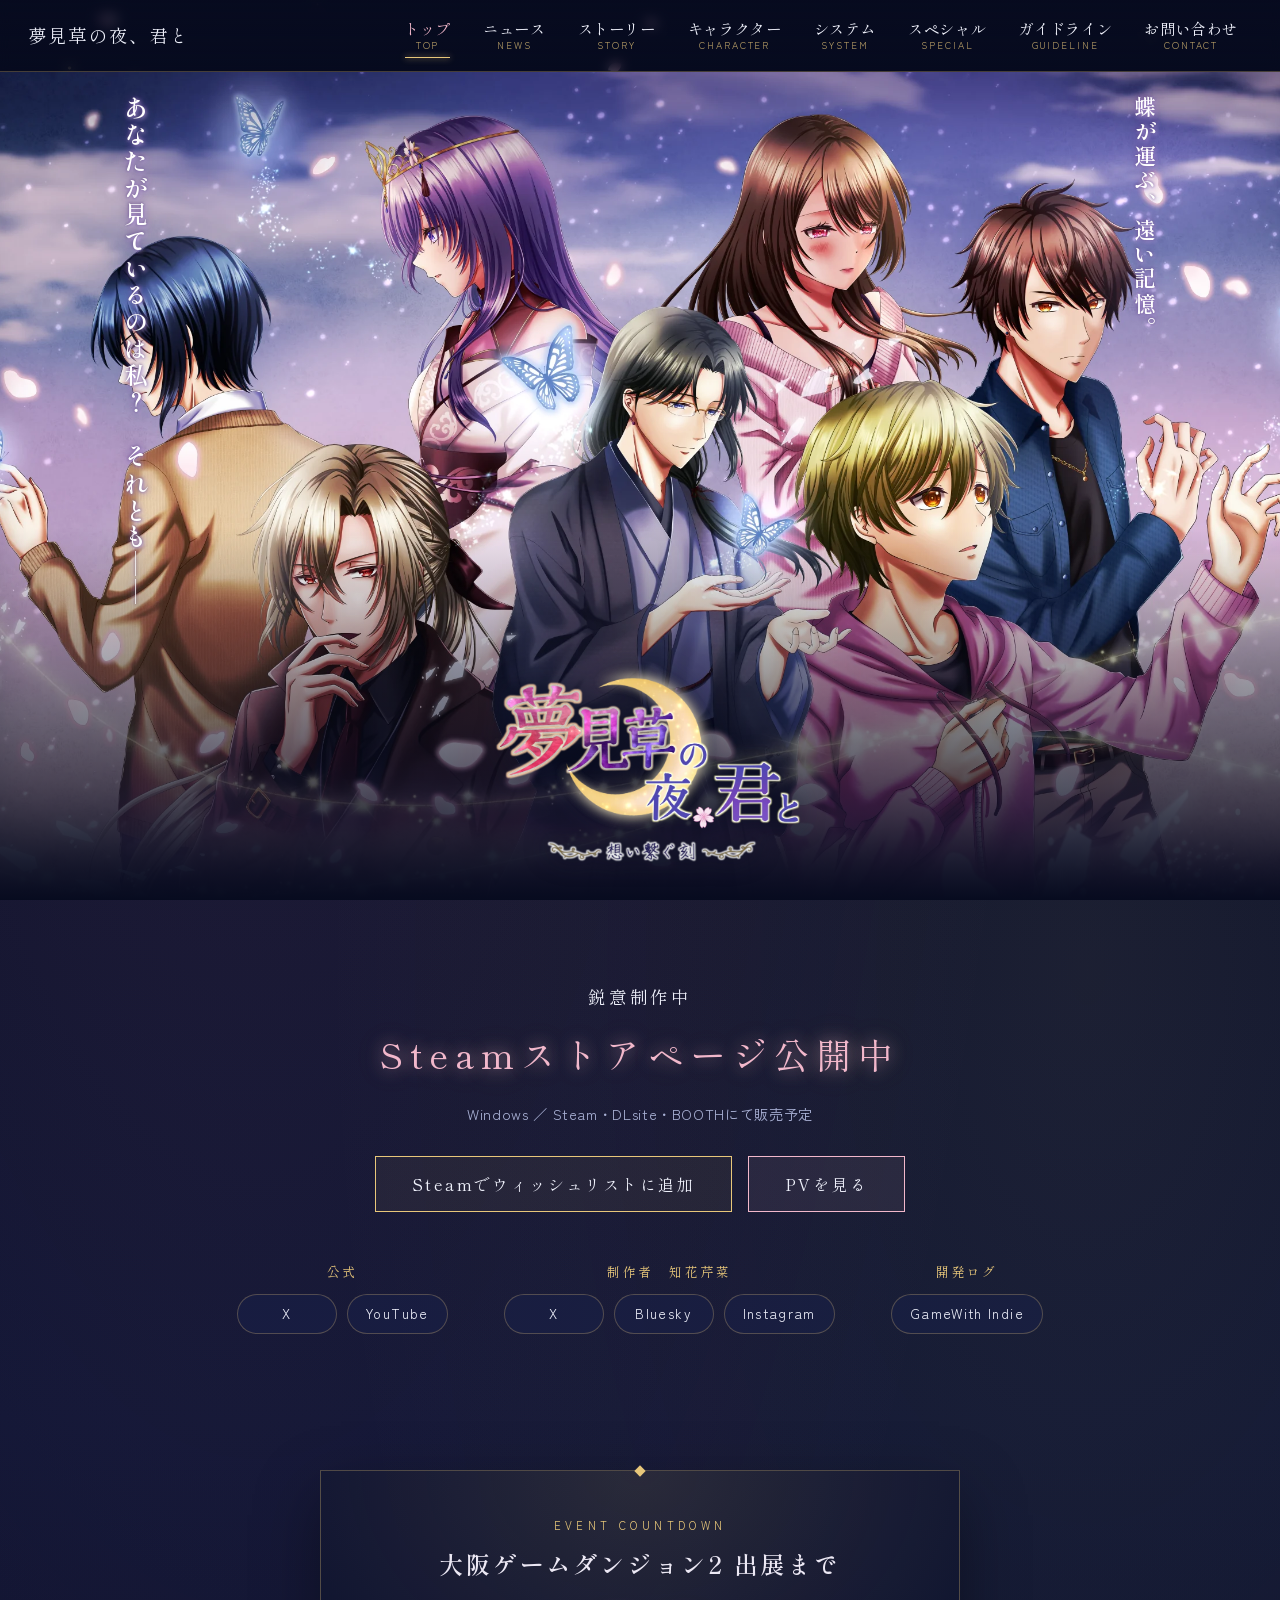
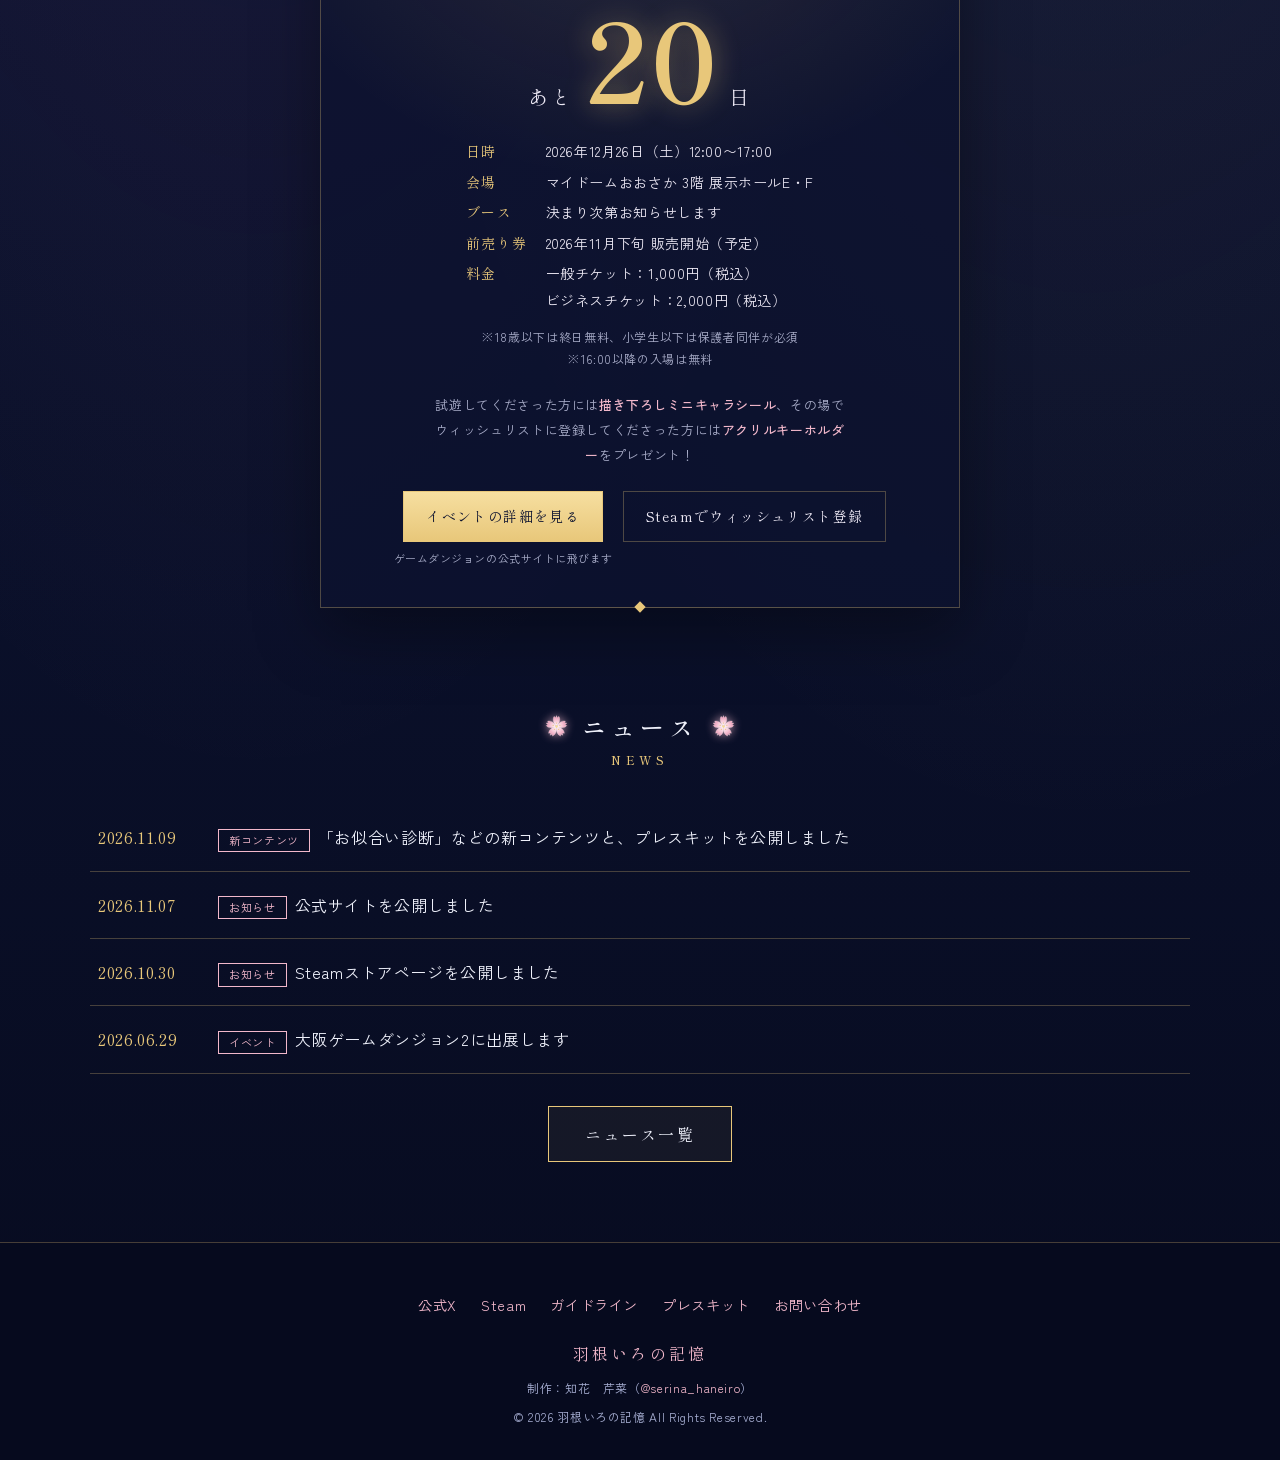
==== index.html @ 4054b48e "Update index.html" ====
<!DOCTYPE html>
<html lang="ja">
<head>
  <meta charset="UTF-8">
  <meta name="viewport" content="width=device-width, initial-scale=1">
  <title>夢見草の夜、君と 公式サイト</title>
  <meta name="description" content="乙女ゲーム『夢見草の夜、君と ～想い繋ぐ刻～』公式サイト。前世と今世が交差する、夜桜の恋物語。">

  <!-- SNSでシェアされたときの表示（画像ができたら images/ogp.jpg を置いてください） -->
  <meta property="og:title" content="夢見草の夜、君と 公式サイト">
  <meta property="og:description" content="乙女ゲーム『夢見草の夜、君と ～想い繋ぐ刻～』公式サイト。前世と今世が交差する、夜桜の恋物語。">
  <meta property="og:type" content="website">
  <meta property="og:image" content="https://yumemigusanoyoru.github.io/yumemigusa/images/ogp.jpg">
  <meta name="twitter:card" content="summary_large_image">
  <meta property="og:site_name" content="夢見草の夜、君と 公式サイト">

  <!-- Googleに「このサイトの名前」を伝える -->
  <script type="application/ld+json">
  {
    "@context": "https://schema.org",
    "@type": "WebSite",
    "name": "夢見草の夜、君と 公式サイト",
    "alternateName": ["夢見草の夜、君と", "夢見草の夜、君と ～想い繋ぐ刻～"],
    "url": "https://yumemigusanoyoru.github.io/yumemigusa/"
  }
  </script>

  <!-- タブのアイコン（images/favicon.png を置くと表示されます） -->
  <link rel="icon" href="images/favicon.png?v=1">
  <link rel="apple-touch-icon" href="images/favicon.png?v=1">

  <link rel="preconnect" href="https://fonts.googleapis.com">
  <link rel="preconnect" href="https://fonts.gstatic.com" crossorigin>
  <link href="https://fonts.googleapis.com/css2?family=Shippori+Mincho:wght@400;500;600&family=Zen+Kaku+Gothic+New:wght@400;500&display=swap" rel="stylesheet">
  <link rel="stylesheet" href="css/style.css?v=19">
  <link rel="preload" as="image" href="images/kv.webp" media="(min-width: 769px)" fetchpriority="high">
  <link rel="preload" as="image" href="images/kv-sp.webp" media="(max-width: 768px)" fetchpriority="high">
</head>
<body>
  <canvas id="petals" aria-hidden="true"></canvas>

  <!-- ===== ヘッダー（全ページ共通） ===== -->
  <header class="site-header">
    <a href="index.html" class="site-logo">
      <!-- ロゴ画像ができたら、下の文字を <img src="images/title-logo.webp" alt="夢見草の夜、君と"> に置き換え -->
      夢見草の夜、君と
    </a>
    <button class="menu-toggle" aria-label="メニュー" aria-expanded="false">
      <span></span><span></span><span></span>
    </button>
    <nav class="global-nav">
      <ul>
        <li><a href="index.html">トップ<small>TOP</small></a></li>
        <li><a href="news.html">ニュース<small>NEWS</small></a></li>
        <li><a href="story.html">ストーリー<small>STORY</small></a></li>
        <li><a href="character.html">キャラクター<small>CHARACTER</small></a></li>
        <li><a href="system.html">システム<small>SYSTEM</small></a></li>
        <li><a href="special.html">スペシャル<small>SPECIAL</small></a></li>
        <li><a href="guideline.html">ガイドライン<small>GUIDELINE</small></a></li>
        <li><a href="contact.html">お問い合わせ<small>CONTACT</small></a></li>
      </ul>
    </nav>
  </header>

  <main>
    <!-- ===== キービジュアル ===== -->
    <section class="hero">
      <div class="hero-visual">
        <!-- キービジュアルができたら、下の div を
               <img src="images/kv.webp" alt="夢見草の夜、君と キービジュアル" fetchpriority="high">
             に置き換えてください -->
           <picture>
  <source media="(max-width: 768px)" srcset="images/kv-sp.webp">
  <img src="images/kv.webp" alt="夢見草の夜、君と キービジュアル">
</picture>
      </div>
      <p class="hero-catch hero-catch-left">あなたが見ているのは私？　それとも――</p>
      <p class="hero-catch hero-catch-right">蝶が運ぶ、遠い記憶。</p>
      <div class="hero-logo">
        <!-- タイトルロゴ画像ができたら、h1 と p を
             <img src="images/title-logo.webp" alt="夢見草の夜、君と ～想い繋ぐ刻～">
             に置き換えてください -->
                <h1><img src="images/title-logo.webp" alt="夢見草の夜、君と ～想い繋ぐ刻～"></h1>
      </div>
    </section>

    <!-- ===== 発売情報 ===== -->
    <section class="top-info container fade-in">
            <p class="release-text">鋭意制作中</p>
      <p class="steam-open">Steamストアページ公開中</p>
      <p class="platform-text">Windows ／ Steam・DLsite・BOOTHにて販売予定</p>
      <div class="btn-row">
        <!-- SteamストアページのURLに差し替えてください -->
        <a href="https://store.steampowered.com/app/4115570/" class="btn" target="_blank" rel="noopener">Steamでウィッシュリストに追加</a>
        <a href="special.html" class="btn btn-sakura">PVを見る</a>
      </div>
      <!-- SNSリンク -->
      <div class="sns-links">
        <div class="sns-group">
          <p class="sns-label">公式</p>
          <div class="sns-btns">
            <a class="sns-btn" href="https://x.com/yumemigusa_5052" target="_blank" rel="noopener">X</a>
            <a class="sns-btn" href="https://youtube.com/@yumemigusanoyorukimito" target="_blank" rel="noopener">YouTube</a>
          </div>
        </div>
        <div class="sns-group">
          <p class="sns-label">制作者　知花芹菜</p>
          <div class="sns-btns">
            <a class="sns-btn" href="https://x.com/serina_haneiro" target="_blank" rel="noopener">X</a>
            <a class="sns-btn" href="https://bsky.app/profile/miatann5861.bsky.social" target="_blank" rel="noopener">Bluesky</a>
            <a class="sns-btn" href="https://www.instagram.com/serina_haneiro/" target="_blank" rel="noopener">Instagram</a>
          </div>
        </div>
        <div class="sns-group">
          <p class="sns-label">開発ログ</p>
          <div class="sns-btns">
            <a class="sns-btn" href="https://indie.gamewith.jp/users/serina-haneiro" target="_blank" rel="noopener">GameWith Indie</a>
          </div>
        </div>
      </div>
    </section>

    <!-- ===== イベントカウントダウン ===== -->
    <div class="container">
      <!-- ===== 大阪ゲームダンジョン2 カウントダウン（ここから） =====
           index.html の、表示したい場所にこのブロックをまるごと貼り付けてください。
           ブース番号が決まったら、下の script 部分にある GD.booth に書き込むと表示されます。 -->
      <section class="gd-count fade-in" id="gd-count" aria-label="大阪ゲームダンジョン2までのカウントダウン">
        <i class="gd-gem gd-gem-t"></i><i class="gd-gem gd-gem-b"></i>
        <p class="gd-eyebrow">EVENT COUNTDOWN</p>
        <h2 class="gd-title" id="gd-title">大阪ゲームダンジョン2 出展まで</h2>

        <div class="gd-timer" id="gd-timer">
          <p class="gd-days"><span class="gd-label">あと</span><span class="gd-num" id="gd-d">--</span><span class="gd-label">日</span></p>
        </div>
        <p class="gd-message" id="gd-message" hidden></p>

        <dl class="gd-info">
          <dt>日時</dt><dd>2026年12月26日（土）12:00〜17:00</dd>
          <dt>会場</dt><dd>マイドームおおさか 3階 展示ホールE・F</dd>
          <dt>ブース</dt><dd id="gd-booth">決まり次第お知らせします</dd>
          <dt>前売り券</dt><dd>2026年11月下旬 販売開始（予定）</dd>
          <dt>料金</dt><dd>一般チケット：1,000円（税込）<br>ビジネスチケット：2,000円（税込）</dd>
        </dl>
        <ul class="gd-ticket-note">
          <li>※18歳以下は終日無料、<br class="gd-br">小学生以下は保護者同伴が必須</li>
          <li>※16:00以降の入場は無料</li>
        </ul>
        <p class="gd-gift">試遊してくださった方には<b>描き下ろしミニキャラシール</b>、<br class="gd-br">その場でウィッシュリストに登録してくださった方には<b>アクリルキーホルダー</b>をプレゼント！</p>

        <div class="gd-btns">
          <div class="gd-btn-wrap">
            <a class="gd-btn" href="https://tokyogamedungeon.com/" target="_blank" rel="noopener">イベントの詳細を見る</a>
            <small class="gd-note">ゲームダンジョンの公式サイトに飛びます</small>
          </div>
          <a class="gd-btn gd-btn-sub" href="https://store.steampowered.com/app/4115570/" target="_blank" rel="noopener">Steamでウィッシュリスト登録</a>
        </div>
      </section>

      <style>
        .gd-count {
          --gd-gold: var(--gold, #e8c879);
          --gd-sakura: var(--sakura, #f1b6c6);
          --gd-ink: #ece8f4;
          --gd-soft: #a9adc9;
          --gd-line: rgba(232, 200, 121, 0.3);
          --gd-title-font: var(--font-title, "Shippori Mincho", "Hiragino Mincho ProN", "Yu Mincho", serif);
          position: relative;
          max-width: 640px;
          margin: 56px auto;
          padding: 44px 28px 38px;
          text-align: center;
          color: var(--gd-ink);
          background:
            radial-gradient(90% 60% at 50% 0%, rgba(232, 200, 121, 0.12), transparent 70%),
            rgba(13, 19, 48, 0.72);
          border: 1px solid var(--gd-line);
          box-shadow: 0 24px 60px rgba(0, 0, 0, 0.35);
        }
        .gd-gem { position: absolute; left: 50%; width: 8px; height: 8px; background: var(--gd-gold); transform: translateX(-50%) rotate(45deg); }
        .gd-gem-t { top: -4px; } .gd-gem-b { bottom: -4px; }
        .gd-eyebrow { margin: 0; font-size: 11px; letter-spacing: 0.4em; color: var(--gd-gold); }
        .gd-title {
          margin: 10px 0 18px; font-family: var(--gd-title-font); font-weight: 600;
          font-size: clamp(19px, 4.6vw, 24px); letter-spacing: 0.12em; line-height: 1.5;
        }
        .gd-timer p { margin: 0; }
        .gd-days {
          display: flex; justify-content: center; align-items: baseline; gap: 10px;
          font-family: var(--gd-title-font); line-height: 1;
        }
        .gd-num {
          font-size: clamp(72px, 20vw, 112px); font-weight: 600; color: var(--gd-gold);
          font-variant-numeric: tabular-nums; letter-spacing: 0.02em;
          text-shadow: 0 0 28px rgba(232, 200, 121, 0.45);
        }
        .gd-label { font-size: clamp(16px, 4vw, 20px); color: var(--gd-ink); letter-spacing: 0.15em; }
        .gd-message {
          margin: 6px 0 4px; font-family: var(--gd-title-font); font-weight: 600;
          font-size: clamp(22px, 6vw, 30px); color: var(--gd-sakura); letter-spacing: 0.1em; line-height: 1.6;
          text-shadow: 0 0 22px rgba(241, 182, 198, 0.45);
        }
        .gd-info {
          display: grid; grid-template-columns: auto auto; justify-content: center; gap: 4px 18px;
          margin: 26px auto 18px; font-size: 14px; text-align: left;
        }
        .gd-info dt { color: var(--gd-gold); font-family: var(--gd-title-font); letter-spacing: 0.1em; }
        .gd-info dd { margin: 0; }
        .gd-ticket-note {
          list-style: none; margin: -6px auto 22px; padding: 0;
          font-size: 12px; color: var(--gd-soft); line-height: 1.9;
        }
        .gd-gift { margin: 0 auto 24px; max-width: 32em; font-size: 13px; color: var(--gd-soft); line-height: 1.9; }
        .gd-gift b { color: var(--gd-sakura); font-weight: 500; }
        .gd-btns { display: flex; flex-wrap: wrap; justify-content: center; align-items: flex-start; gap: 10px; }
        .gd-btn-wrap { display: flex; flex-direction: column; align-items: center; gap: 6px; }
        .gd-note { font-size: 11px; color: var(--gd-soft); letter-spacing: 0.05em; }
        .gd-btn {
          display: inline-block; padding: 11px 22px; font-family: var(--gd-title-font); font-size: 14px;
          letter-spacing: 0.1em; text-decoration: none; color: #0d1330;
          background: linear-gradient(180deg, #f6dfa0, var(--gd-gold));
          border: 1px solid var(--gd-gold); transition: box-shadow .2s, transform .15s;
        }
        .gd-btn:hover { transform: translateY(-1px); box-shadow: 0 0 24px rgba(232, 200, 121, 0.4); }
        .gd-btn-sub { background: transparent; color: var(--gd-ink); border-color: var(--gd-line); }
        .gd-btn-sub:hover { border-color: var(--gd-sakura); box-shadow: none; }
        .gd-btn:focus-visible { outline: 2px solid var(--gd-sakura); outline-offset: 3px; }
        .gd-br { display: none; }
        @media (max-width: 520px) {
          .gd-count { margin: 40px auto; padding: 38px 18px 32px; }
          .gd-info { grid-template-columns: 1fr; gap: 0; text-align: center; }
          .gd-info dd { margin-bottom: 8px; }
          .gd-br { display: inline; }
        }
      </style>

      <script>
      (function () {
        /* ===== 設定（ここだけ書き換えればOK） ===== */
        const GD = {
          start: "2026-12-26T12:00:00+09:00",  // 開場（日本時間）
          end:   "2026-12-26T17:00:00+09:00",  // 終了（日本時間）
          booth: ""                            // ブース番号が決まったら "E-12" のように入れる
        };
        /* ========================================= */

        const $ = id => document.getElementById(id);
        const start = Date.parse(GD.start), end = Date.parse(GD.end);
        if (GD.booth) $("gd-booth").textContent = GD.booth;

        function showMessage(title, msg) {
          $("gd-title").textContent = title;
          $("gd-timer").hidden = true;
          const m = $("gd-message"); m.textContent = msg; m.hidden = false;
        }

        function tick() {
          const now = Date.now();
          if (now >= end) {
            showMessage("大阪ゲームダンジョン2", "ご来場ありがとうございました！");
            return false;
          }
          if (now >= start) {
            showMessage("大阪ゲームダンジョン2", "ただいま開催中！ ブースでお待ちしています");
            return true;
          }
          // 日本時間の「日付」で何日後かを数える（12月25日なら「あと1日」）
          const dayJST = t => Math.floor((t + 9 * 3600e3) / 86400e3);
          const d = dayJST(start) - dayJST(now);
          if (d <= 0) {  // 当日（0時〜開場前）
            showMessage("大阪ゲームダンジョン2", "本日開催！ 12:00に開場します");
            return true;
          }
          $("gd-d").textContent = d;
          return true;
        }

        if (tick()) {
          const timer = setInterval(() => { if (!tick()) clearInterval(timer); }, 60000);
        }
      })();
      </script>
      <!-- ===== 大阪ゲームダンジョン2 カウントダウン（ここまで） ===== -->
    </div>

    <!-- ===== 最新ニュース（新しいものを上に3件ほど） ===== -->
    <section class="top-news container fade-in">
      <h2 class="section-title">ニュース<span class="en">NEWS</span></h2>
      <ul class="news-list">
        <li><a href="news.html#n20261109"><span class="news-date">2026.11.09</span><span><span class="news-tag">新コンテンツ</span>「お似合い診断」などの新コンテンツと、プレスキットを公開しました</span></a></li>
        <li><a href="news.html#n20261107"><span class="news-date">2026.11.07</span><span><span class="news-tag">お知らせ</span>公式サイトを公開しました</span></a></li>
        <li><a href="news.html#n20261030"><span class="news-date">2026.10.30</span><span><span class="news-tag">お知らせ</span>Steamストアページを公開しました</span></a></li>
        <li><a href="news.html#n20260629-event"><span class="news-date">2026.06.29</span><span><span class="news-tag">イベント</span>大阪ゲームダンジョン2に出展します</span></a></li>
      </ul>
      <div class="btn-row" style="margin-top:32px"><a href="news.html" class="btn">ニュース一覧</a></div>
    </section>

    
  </main>

  <!-- ===== フッター（全ページ共通） ===== -->
  <footer class="site-footer">
    <ul class="footer-links">
      <!-- 公式XとSteamのURLに差し替えてください -->
      <li><a href="https://x.com/yumemigusa_5052" target="_blank" rel="noopener">公式X</a></li>
      <li><a href="https://store.steampowered.com/app/4115570/" target="_blank" rel="noopener">Steam</a></li>
            <li><a href="guideline.html">ガイドライン</a></li>
            <li><a href="presskit.html">プレスキット</a></li>
         <li><a href="contact.html">お問い合わせ</a></li>
    </ul>
    <p class="footer-circle"><a href="https://haneironokioku.github.io/haneironokioku/" target="_blank" rel="noopener">羽根いろの記憶</a></p>
    <p class="copyright" style="margin-bottom:6px">制作：知花　芹菜（<a href="https://x.com/serina_haneiro" target="_blank" rel="noopener">@serina_haneiro</a>）</p>
    <p class="copyright">&copy; 2026 羽根いろの記憶 All Rights Reserved.</p>
  </footer>

  <!-- Cloudflare Web Analytics --><script type='module' src='https://static.cloudflareinsights.com/beacon.min.js' data-cf-beacon='{"token": "5b90241d184643a3bd6e7395674b8b5f"}'></script><!-- End Cloudflare Web Analytics -->
  <script src="js/main.js"></script>
</body>
</html>
---- css/style.css ----
/* =========================================================
   夢見草の夜、君と 公式サイト 共通スタイル
   色を変えたいときは、下の :root の値だけ変えればOKです
   ========================================================= */
:root {
  --night-deep: #070b1f;     /* いちばん暗い夜空 */
  --night: #0d1433;          /* 背景の紺 */
  --night-soft: #18214a;     /* カードなどの紺 */
  --sakura: #f2b8cb;         /* 桜色 */
  --sakura-deep: #d97a9b;    /* 濃い桜色 */
  --gold: #e8c77a;           /* 金の光 */
  --gold-soft: rgba(232, 199, 122, 0.35);
  --text: #eef0fa;           /* 本文の文字色 */
  --text-sub: #aab2d6;       /* 補足の文字色 */
  --line: rgba(232, 199, 122, 0.28);

  --font-title: "Shippori Mincho", "Yu Mincho", serif;
  --font-body: "Zen Kaku Gothic New", "Yu Gothic", sans-serif;

  --header-h: 72px;
  --max-w: 1100px;
}

* { box-sizing: border-box; margin: 0; padding: 0; }

html { scroll-behavior: smooth; background: var(--night-deep); }

body {
  font-family: var(--font-body);
  color: var(--text);
  line-height: 1.9;
  letter-spacing: 0.04em;
  background:
    radial-gradient(ellipse at 20% 0%, rgba(217, 122, 155, 0.12), transparent 55%),
    radial-gradient(ellipse at 85% 30%, rgba(232, 199, 122, 0.08), transparent 50%),
    linear-gradient(180deg, var(--night-deep) 0%, var(--night) 45%, var(--night-deep) 100%);
  min-height: 100vh;
  overflow-x: hidden;
}

img { max-width: 100%; display: block; }
a { color: var(--sakura); text-decoration: none; transition: color .3s; }
a:hover { color: var(--gold); }

/* 舞う花びら・光の粒（js/main.js で描画） */
#petals {
  position: fixed;
  inset: 0;
  pointer-events: none;
  z-index: 1;
}

/* ---------- ヘッダー ---------- */
.site-header {
  position: fixed;
  top: 0; left: 0; right: 0;
  height: var(--header-h);
  z-index: 100;
  display: flex;
  align-items: center;
  justify-content: space-between;
  padding: 0 28px;
  background: linear-gradient(180deg, rgba(7, 11, 31, 0.92), rgba(7, 11, 31, 0.55));
  backdrop-filter: blur(6px);
  border-bottom: 1px solid var(--line);
}

.site-logo {
  font-family: var(--font-title);
  font-size: 1.15rem;
  color: var(--text);
  letter-spacing: 0.12em;
  white-space: nowrap;
}
.site-logo img { height: 44px; width: auto; }

.global-nav ul {
  display: flex;
  gap: 4px;
  list-style: none;
}
.global-nav a {
  display: block;
  padding: 8px 14px;
  font-family: var(--font-title);
  font-size: 0.95rem;
  color: var(--text);
  position: relative;
  text-align: center;
  line-height: 1.3;
}
.global-nav a small {
  display: block;
  font-family: var(--font-body);
  font-size: 0.6rem;
  letter-spacing: 0.2em;
  color: var(--gold);
  opacity: 0.8;
}
.global-nav a::after {
  content: "";
  position: absolute;
  left: 50%; bottom: 2px;
  width: 0; height: 1px;
  background: var(--gold);
  box-shadow: 0 0 6px var(--gold);
  transition: width .3s, left .3s;
}
.global-nav a:hover::after,
.global-nav a.is-current::after { width: 60%; left: 20%; }
.global-nav a.is-current { color: var(--sakura); }

/* スマホ用メニューボタン */
.menu-toggle {
  display: none;
  width: 44px; height: 44px;
  background: none;
  border: 1px solid var(--line);
  border-radius: 50%;
  cursor: pointer;
  position: relative;
}
.menu-toggle span {
  position: absolute;
  left: 12px; right: 12px;
  height: 1px;
  background: var(--gold);
  transition: transform .3s, opacity .3s;
}
.menu-toggle span:nth-child(1) { top: 15px; }
.menu-toggle span:nth-child(2) { top: 21px; }
.menu-toggle span:nth-child(3) { top: 27px; }
.menu-open .menu-toggle span:nth-child(1) { transform: translateY(6px) rotate(45deg); }
.menu-open .menu-toggle span:nth-child(2) { opacity: 0; }
.menu-open .menu-toggle span:nth-child(3) { transform: translateY(-6px) rotate(-45deg); }

/* ---------- 共通レイアウト ---------- */
main { position: relative; z-index: 2; }

.page-main { padding-top: calc(var(--header-h) + 40px); padding-bottom: 80px; }

.container {
  width: 100%;
  max-width: var(--max-w);
  margin: 0 auto;
  padding: 0 24px;
}

/* ページ見出し */
.page-title {
  text-align: center;
  margin-bottom: 56px;
}
.page-title h1 {
  font-family: var(--font-title);
  font-weight: 500;
  font-size: clamp(1.8rem, 4vw, 2.6rem);
  letter-spacing: 0.25em;
  color: var(--text);
  text-shadow: 0 0 18px rgba(242, 184, 203, 0.35);
}
.page-title .en {
  display: block;
  font-size: 0.8rem;
  letter-spacing: 0.4em;
  color: var(--gold);
  margin-top: 4px;
}
.page-title::after {
  content: "❀";
  display: block;
  margin-top: 14px;
  color: var(--sakura);
  font-size: 0.9rem;
  opacity: 0.8;
}

/* セクション見出し */
.section-title {
  font-family: var(--font-title);
  font-weight: 500;
  font-size: 1.5rem;
  letter-spacing: 0.2em;
  text-align: center;
  margin-bottom: 32px;
}
.section-title .en {
  display: block;
  font-size: 0.75rem;
  letter-spacing: 0.4em;
  color: var(--gold);
}

/* 枠付きの箱 */
.panel {
  background: linear-gradient(160deg, rgba(24, 33, 74, 0.75), rgba(13, 20, 51, 0.75));
  border: 1px solid var(--line);
  border-radius: 4px;
  padding: 40px;
  position: relative;
}
.panel::before,
.panel::after {
  content: "";
  position: absolute;
  width: 18px; height: 18px;
  border-color: var(--gold);
  border-style: solid;
  opacity: 0.7;
}
.panel::before { top: 8px; left: 8px; border-width: 1px 0 0 1px; }
.panel::after { bottom: 8px; right: 8px; border-width: 0 1px 1px 0; }

/* ボタン */
.btn {
  display: inline-block;
  padding: 12px 36px;
  border: 1px solid var(--gold);
  color: var(--text);
  font-family: var(--font-title);
  letter-spacing: 0.15em;
  background: rgba(232, 199, 122, 0.06);
  transition: background .3s, box-shadow .3s, color .3s;
}
.btn:hover {
  background: rgba(232, 199, 122, 0.18);
  box-shadow: 0 0 18px var(--gold-soft);
  color: var(--text);
}
.btn-sakura { border-color: var(--sakura); background: rgba(242, 184, 203, 0.08); }
.btn-sakura:hover { background: rgba(242, 184, 203, 0.2); box-shadow: 0 0 18px rgba(242, 184, 203, 0.4); }

/* 仮置きの画像枠（本物の画像に差し替えるまでの目印） */
.placeholder {
  display: flex;
  align-items: center;
  justify-content: center;
  text-align: center;
  color: var(--text-sub);
  font-size: 0.85rem;
  background:
    repeating-linear-gradient(45deg, rgba(255,255,255,0.03) 0 12px, transparent 12px 24px),
    linear-gradient(160deg, var(--night-soft), var(--night));
  border: 1px dashed var(--line);
}

/* スクロールでふわっと出る */
.fade-in { opacity: 0; transform: translateY(24px); transition: opacity 1s, transform 1s; }
.fade-in.is-visible { opacity: 1; transform: none; }

/* ---------- トップページ ---------- */
.hero {
  position: relative;
  height: 100vh;
  min-height: 560px;
  overflow: hidden;
}
.hero-visual {
  position: absolute;
  inset: 0;
}
.hero-visual img,
.hero-visual .placeholder {
  width: 100%; height: 100%;
  object-fit: cover;
  object-position: center top;
}
.hero::after {
  content: "";
  position: absolute;
  inset: 0;
  background: linear-gradient(180deg, transparent 55%, var(--night-deep) 100%);
}
.hero-logo {
  position: absolute;
  z-index: 2;
  left: 50%;
  bottom: 12%;
  transform: translateX(-50%);
  text-align: center;
  width: 90%;
}
.hero-logo h1 {
  font-family: var(--font-title);
  font-weight: 500;
  font-size: clamp(2rem, 6vw, 4rem);
  letter-spacing: 0.2em;
  text-shadow: 0 0 24px rgba(242, 184, 203, 0.6), 0 0 4px rgba(0,0,0,0.8);
}
.hero-logo p {
  font-family: var(--font-title);
  color: var(--gold);
  letter-spacing: 0.4em;
  margin-top: 4px;
}
.hero-logo img { max-width: 640px; margin: 0 auto; }

.top-info {
  padding: 80px 0;
  text-align: center;
}
.release-text {
  font-family: var(--font-title);
  font-size: 1.1rem;
  letter-spacing: 0.15em;
  margin-bottom: 8px;
}
.platform-text { color: var(--text-sub); font-size: 0.9rem; margin-bottom: 28px; }
.btn-row { display: flex; gap: 16px; justify-content: center; flex-wrap: wrap; }

.top-news { padding: 40px 0 80px; }
.top-banners {
  display: grid;
  grid-template-columns: repeat(auto-fit, minmax(260px, 1fr));
  gap: 24px;
  padding-bottom: 100px;
}
.top-banners a { display: block; aspect-ratio: 16 / 9; }
.top-banners a .placeholder { width: 100%; height: 100%; transition: box-shadow .3s; }
.top-banners a:hover .placeholder { box-shadow: 0 0 24px var(--gold-soft); }

/* ---------- ニュース ---------- */
.news-list { list-style: none; }
.news-list li {
  border-bottom: 1px solid var(--line);
}
.news-list a, .news-list .news-item {
  display: flex;
  gap: 24px;
  padding: 18px 8px;
  color: var(--text);
}
.news-list a:hover { background: rgba(242, 184, 203, 0.05); }
.news-date {
  font-family: var(--font-title);
  color: var(--gold);
  white-space: nowrap;
  min-width: 96px;
}
.news-tag {
  display: inline-block;
  font-size: 0.7rem;
  padding: 0 10px;
  border: 1px solid var(--sakura);
  color: var(--sakura);
  margin-right: 8px;
  vertical-align: middle;
}
.news-article { margin-bottom: 48px; }
.news-article h2 {
  font-family: var(--font-title);
  font-weight: 500;
  font-size: 1.25rem;
  margin: 6px 0 16px;
}
.news-article p + p { margin-top: 1em; }

/* ---------- ストーリー ---------- */
.story-visual { aspect-ratio: 16 / 9; margin-bottom: 48px; }
.story-visual img, .story-visual .placeholder { width: 100%; height: 100%; object-fit: cover; }
.story-text {
  font-family: var(--font-title);
  font-size: 1.05rem;
  line-height: 2.4;
  text-align: center;
}
.story-text p + p { margin-top: 2em; }
.story-text em { font-style: normal; color: var(--sakura); }

/* ---------- キャラクター ---------- */
.chara-tabs {
  display: flex;
  justify-content: center;
  flex-wrap: wrap;
  gap: 12px;
  margin-bottom: 48px;
}
.chara-tab {
  width: 96px;
  background: none;
  border: 1px solid var(--line);
  color: var(--text);
  font-family: var(--font-title);
  cursor: pointer;
  padding: 0 0 8px;
  transition: border-color .3s, box-shadow .3s;
}
.chara-tab .thumb { aspect-ratio: 1; width: 100%; margin-bottom: 6px; font-size: 0.65rem; }
.chara-tab .thumb img { width: 100%; height: 100%; object-fit: cover; }
.chara-tab.is-active,
.chara-tab:hover { border-color: var(--gold); box-shadow: 0 0 14px var(--gold-soft); }
.chara-tab.is-active { color: var(--sakura); }

.chara-detail { display: none; }
.chara-detail.is-active { display: grid; animation: charaIn .6s ease; }
@keyframes charaIn { from { opacity: 0; transform: translateX(20px); } to { opacity: 1; transform: none; } }

.chara-detail {
  grid-template-columns: 1fr 1.1fr;
  gap: 48px;
  align-items: center;
}
.chara-stand { aspect-ratio: 3 / 4; max-height: 720px; }
.chara-stand img, .chara-stand .placeholder { width: 100%; height: 100%; object-fit: contain; }
.chara-role {
  font-family: var(--font-title);
  color: var(--gold);
  letter-spacing: 0.3em;
  font-size: 0.85rem;
}
.chara-name {
  font-family: var(--font-title);
  font-weight: 500;
  font-size: clamp(2rem, 4vw, 2.8rem);
  letter-spacing: 0.2em;
  line-height: 1.4;
}
.chara-name .ruby {
  display: block;
  font-size: 0.85rem;
  letter-spacing: 0.3em;
  color: var(--sakura);
}
.chara-cv { color: var(--text-sub); font-size: 0.9rem; margin: 8px 0 20px; }
.chara-profile {
  display: grid;
  grid-template-columns: auto 1fr;
  gap: 4px 20px;
  font-size: 0.9rem;
  margin: 20px 0;
  padding: 16px 0;
  border-top: 1px solid var(--line);
  border-bottom: 1px solid var(--line);
}
.chara-profile dt { color: var(--gold); }
.chara-quote {
  font-family: var(--font-title);
  font-size: 1.1rem;
  color: var(--sakura);
  margin-top: 20px;
}

/* ---------- システム ---------- */
.system-list { display: grid; gap: 48px; }
.system-item {
  display: grid;
  grid-template-columns: 1.2fr 1fr;
  gap: 40px;
  align-items: center;
}
.system-item:nth-child(even) .system-shot { order: 2; }
.system-shot { aspect-ratio: 16 / 9; }
.system-shot img, .system-shot .placeholder { width: 100%; height: 100%; object-fit: cover; }
.system-item h3 {
  font-family: var(--font-title);
  font-weight: 500;
  font-size: 1.3rem;
  letter-spacing: 0.15em;
  margin-bottom: 12px;
  color: var(--sakura);
}
.spec-table { width: 100%; border-collapse: collapse; margin-top: 80px; }
.spec-table th, .spec-table td {
  padding: 14px 16px;
  border-bottom: 1px solid var(--line);
  text-align: left;
  font-size: 0.95rem;
}
.spec-table th { color: var(--gold); width: 30%; font-weight: normal; font-family: var(--font-title); }

/* ---------- スペシャル ---------- */
.special-section { margin-bottom: 80px; }
.movie-wrap { aspect-ratio: 16 / 9; }
.movie-wrap iframe, .movie-wrap .placeholder { width: 100%; height: 100%; border: 0; }
.movie-grid { display: grid; grid-template-columns: 1fr 1fr; gap: 24px; }
.movie-grid p { text-align: center; margin-top: 8px; font-family: var(--font-title); }
.wallpaper-grid {
  display: grid;
  grid-template-columns: repeat(auto-fit, minmax(240px, 1fr));
  gap: 24px;
}
.wallpaper-grid .thumb { aspect-ratio: 16 / 9; margin-bottom: 12px; }
.wallpaper-grid .links { display: flex; gap: 12px; justify-content: center; font-size: 0.85rem; }
.event-box h3 { font-family: var(--font-title); font-weight: 500; font-size: 1.3rem; margin-bottom: 12px; }

/* ---------- お問い合わせ ---------- */
.contact-box { max-width: 760px; margin: 0 auto; }
.contact-box p + p { margin-top: 1em; }
.contact-box ul { margin: 1em 0 1em 1.4em; }
.contact-way {
  margin-top: 32px;
  display: grid;
  gap: 16px;
}
.contact-way div {
  display: flex;
  gap: 16px;
  align-items: baseline;
  padding: 16px 20px;
  border: 1px solid var(--line);
}
.contact-way dt { color: var(--gold); font-family: var(--font-title); min-width: 120px; }

/* ---------- フッター ---------- */
.site-footer {
  position: relative;
  z-index: 2;
  text-align: center;
  padding: 48px 24px 32px;
  border-top: 1px solid var(--line);
  background: rgba(7, 11, 31, 0.8);
}
.footer-links {
  display: flex;
  gap: 24px;
  justify-content: center;
  flex-wrap: wrap;
  list-style: none;
  margin-bottom: 20px;
  font-size: 0.9rem;
}
.footer-circle { font-family: var(--font-title); letter-spacing: 0.2em; margin-bottom: 8px; }
.copyright { font-size: 0.75rem; color: var(--text-sub); }

/* ---------- スマホ・タブレット ---------- */
@media (max-width: 1100px) {
  .menu-toggle { display: block; }
  .global-nav {
    position: fixed;
    top: var(--header-h);
    left: 0; right: 0;
    height: calc(100vh - var(--header-h));
    background: rgba(7, 11, 31, 0.97);
    opacity: 0;
    visibility: hidden;
    transition: opacity .3s, visibility .3s;
    overflow-y: auto;
  }
  .menu-open .global-nav { opacity: 1; visibility: visible; }
  .global-nav ul { flex-direction: column; gap: 0; padding: 24px; }
  .global-nav a { padding: 18px; border-bottom: 1px solid var(--line); font-size: 1.1rem; }
  .global-nav a::after { display: none; }

  .chara-detail,
  .system-item { grid-template-columns: 1fr; gap: 24px; }
  .system-item:nth-child(even) .system-shot { order: 0; }
  .chara-stand { max-height: 480px; }
  .movie-grid { grid-template-columns: 1fr; }
}

@media (max-width: 600px) {
  :root { --header-h: 60px; }
  .site-header { padding: 0 16px; }
  .site-logo { font-size: 0.95rem; }
  .container { padding: 0 16px; }
  .panel { padding: 28px 20px; }
  .news-list a, .news-list .news-item { flex-direction: column; gap: 2px; }
  .chara-tab { width: 76px; }
  .contact-way div { flex-direction: column; gap: 4px; }
  .story-text { font-size: 0.95rem; text-align: left; }
  .hero { height: 80vh; }
}

/* 動きを減らす設定の人には、アニメーションを止める */
@media (prefers-reduced-motion: reduce) {
  * { animation: none !important; transition: none !important; }
  #petals { display: none; }
  .fade-in { opacity: 1; transform: none; }
}
.hero-logo img {
  filter: drop-shadow(0 0 12px rgba(7, 11, 31, 0.8));
}

/* ロゴが画面からはみ出さないように */
.hero-logo img {
  width: 100%;
  max-width: 640px;
}

/* キービジュアルの上がヘッダーに隠れないように */
.hero {
  margin-top: var(--header-h);
  height: calc(100vh - var(--header-h));
}
.hero-visual picture {
  display: block;
  width: 100%;
  height: 100%;
}

/* スマホではロゴを少し小さく、下寄せに */
@media (max-width: 600px) {
  .hero-logo {
    width: 85%;
    bottom: 5%;
  }
}
/* キャラアイコン：外枠をなくして、丸く光らせる */
.chara-tab,
.chara-tab:hover,
.chara-tab.is-active {
  border: none;
  box-shadow: none;
  padding: 0;
}
.chara-tab .thumb {
  margin-bottom: 8px;
}
.chara-tab .thumb img {
  filter: brightness(0.8);
  transition: filter .3s, transform .3s;
}

/* マウスを乗せたとき：桜色にふわっと光る */
.chara-tab:hover .thumb img {
  filter: brightness(1) drop-shadow(0 0 8px rgba(242, 184, 203, 0.8));
  transform: scale(1.05);
}

/* 選んでいるキャラ：金色にゆっくり明滅して光る */
.chara-tab.is-active .thumb img {
  filter: brightness(1.05) drop-shadow(0 0 10px rgba(232, 199, 122, 0.9));
  animation: iconGlow 2.4s ease-in-out infinite;
}
@keyframes iconGlow {
  0%, 100% { filter: brightness(1.05) drop-shadow(0 0 6px rgba(232, 199, 122, 0.7)); }
  50%      { filter: brightness(1.1)  drop-shadow(0 0 16px rgba(232, 199, 122, 1)); }
}
/* パソコン表示：ロゴを小さく、下寄せにして弦真に被らないように */
@media (min-width: 769px) {
  .hero-logo {
    bottom: 3%;
  }
  .hero-logo img {
    max-width: 440px;
  }
}
/* トップ：Steamストアページ公開中 */
.steam-open {
  font-family: var(--font-title);
  font-size: clamp(1.4rem, 3.5vw, 2.2rem);
  letter-spacing: 0.2em;
  color: var(--sakura);
  text-shadow: 0 0 16px rgba(242, 184, 203, 0.6), 0 0 32px rgba(232, 199, 122, 0.3);
  margin: 4px 0 12px;
}
/* トップ：キャッチコピー（縦書き） */
.hero-catch {
  position: absolute;
  z-index: 3;
  top: 1.8vw;                 /* 上からの位置 */
  writing-mode: vertical-rl;  /* 縦書き */
  font-family: var(--font-title);
  font-weight: 600;
    font-size: 1.85vw;          /* 文字の大きさ */
  white-space: nowrap;        /* 折り返さない */
  letter-spacing: 0.12em;
  line-height: 1;
  color: #fff;
  text-shadow: 0 0 10px rgba(90, 50, 140, 0.9), 0 0 3px rgba(40, 20, 70, 0.8);
  opacity: 0;
  animation: catchIn 2s ease 0.5s forwards;
}
.hero-catch-left  { left: 9.6%; }                          /* 左のコピーの位置 */
.hero-catch-right { right: 9.7%; animation-delay: 1.2s; font-size: 1.7vw; }  /* 右のコピーの位置と大きさ */

/* ページを開くと、左→右の順にふわっと浮かび上がる */
@keyframes catchIn {
  from { opacity: 0; transform: translateY(-12px); }
  to   { opacity: 1; transform: none; }
}

/* スマホ（縦長のキービジュアル）での位置と大きさ */
@media (max-width: 768px) {
  .hero-catch {
    font-size: 4.2vw;
    top: 2vw;
    text-shadow: 0 0 6px rgba(40, 20, 70, 0.95), 0 0 12px rgba(90, 50, 140, 0.9);
  }
  .hero-catch-left  { left: 1.5%; }
  .hero-catch-right { right: 1.5%; font-size: 4vw; }
}

/* 動きを減らす設定の人には、最初から表示 */
@media (prefers-reduced-motion: reduce) {
  .hero-catch { opacity: 1; }
}
/* iPhoneでも、キービジュアルとロゴが1画面に収まるように */
.hero {
  height: calc(100vh - var(--header-h));
  height: calc(100svh - var(--header-h));
}
/* トップ：SNSリンク */
.sns-links {
  display: flex;
  justify-content: center;
  flex-wrap: wrap;
  gap: 24px 56px;
  margin-top: 48px;
}
.sns-label {
  font-family: var(--font-title);
  font-size: 0.8rem;
  letter-spacing: 0.2em;
  color: var(--gold);
  margin-bottom: 10px;
}
.sns-btns {
  display: flex;
  justify-content: center;
  flex-wrap: wrap;
  gap: 10px;
}
.sns-btn {
  min-width: 100px;
  padding: 6px 18px;
  border: 1px solid var(--line);
  border-radius: 999px;
  font-size: 0.85rem;
  letter-spacing: 0.1em;
  color: var(--text);
  background: rgba(24, 33, 74, 0.5);
  transition: border-color .3s, color .3s, box-shadow .3s;
}
.sns-btn:hover {
  border-color: var(--sakura);
  color: var(--sakura);
  box-shadow: 0 0 12px rgba(242, 184, 203, 0.4);
}
/* キャッチコピー：薄紫のドロップシャドウ */
.hero-catch {
  text-shadow:
    0.05em 0.05em 4px rgba(201, 179, 240, 0.9),
    0 0 10px rgba(90, 50, 140, 0.9),
    0 0 3px rgba(40, 20, 70, 0.8);
}
@media (max-width: 768px) {
  .hero-catch {
    text-shadow:
      0.08em 0.08em 2px rgba(220, 180, 235, 0.9),
      0 0 6px rgba(40, 20, 70, 0.95),
      0 0 12px rgba(90, 50, 140, 0.9);
  }
}
/* ページ見出しの両側に、光る蝶 */
.page-title h1 {
  display: inline-flex;
  align-items: center;
  gap: 0.45em;
}
.page-title h1::before,
.page-title h1::after {
  content: "";
  flex: none;
  width: 1.3em;
  height: 0.98em;
  background: url("data:image/svg+xml,%3Csvg xmlns='http://www.w3.org/2000/svg' viewBox='0 0 80 60'%3E %3Cg fill='%23cfe0ff' fill-opacity='.5' stroke='%23ffffff' stroke-width='1.6' stroke-linejoin='round'%3E %3Cpath d='M39 25C33 13 20 3 9 3C2 3 1 10 4 15C9 23 22 28 39 29Z'/%3E %3Cpath d='M39 31C30 31 19 35 17 43C15 51 23 56 29 51C34 47 37 39 39 31Z'/%3E %3Cpath d='M41 25C47 13 60 3 71 3C78 3 79 10 76 15C71 23 58 28 41 29Z'/%3E %3Cpath d='M41 31C50 31 61 35 63 43C65 51 57 56 51 51C46 47 43 39 41 31Z'/%3E %3C/g%3E %3Cg fill='none' stroke='%23ffffff' stroke-width='1' stroke-opacity='.75' stroke-linecap='round'%3E %3Cpath d='M38 26C30 18 20 11 11 8'/%3E%3Cpath d='M38 27C29 23 19 20 9 17'/%3E %3Cpath d='M42 26C50 18 60 11 69 8'/%3E%3Cpath d='M42 27C51 23 61 20 71 17'/%3E %3Cpath d='M38 33C33 38 28 43 24 49'/%3E%3Cpath d='M42 33C47 38 52 43 56 49'/%3E %3Cpath d='M39 21C37 14 33 9 28 7'/%3E%3Cpath d='M41 21C43 14 47 9 52 7'/%3E %3C/g%3E %3Ccircle cx='28' cy='7' r='1.6' fill='%23ffffff'/%3E%3Ccircle cx='52' cy='7' r='1.6' fill='%23ffffff'/%3E %3Cpath d='M40 20C41.8 20 41.8 42 40 46C38.2 42 38.2 20 40 20Z' fill='%23ffffff'/%3E %3C/svg%3E") center / contain no-repeat;
  filter: drop-shadow(0 0 4px rgba(150, 185, 255, 0.95)) drop-shadow(0 0 10px rgba(120, 150, 255, 0.6));
  animation: titleButterfly 3.2s ease-in-out infinite;
}
.page-title h1::before { --tilt: -12deg; }
.page-title h1::after  { --tilt: 12deg; margin-left: -0.25em; animation-delay: -1.6s; }

/* ゆっくり羽ばたきながら、ふわふわ浮かぶ */
@keyframes titleButterfly {
  0%, 100% { transform: translateY(0) rotate(var(--tilt)) scaleX(1); }
  25%      { transform: translateY(-3px) rotate(var(--tilt)) scaleX(0.55); }
  50%      { transform: translateY(-5px) rotate(var(--tilt)) scaleX(1); }
  75%      { transform: translateY(-2px) rotate(var(--tilt)) scaleX(0.7); }
}
/* トップ：タイトルロゴがふわっと浮かび上がる */
.hero-logo img {
  animation: logoRise 2.4s cubic-bezier(0.22, 1, 0.36, 1) 0.3s both;
}
@keyframes logoRise {
  0% {
    opacity: 0;
    transform: translateY(24px) scale(0.97);
  }
  60% {
    opacity: 1;
  }
  100% {
    opacity: 1;
    transform: none;
  }
}

/* マウスがある端末だけ、マウスを乗せたときに光る */
@media (hover: hover) {
  .chara-tab:hover .thumb img {
    transform: scale(1.05) translateZ(0);
  }
}
/* お問い合わせ：よくある質問 */
.faq {
  max-width: 760px;
  margin: 80px auto 0;
}
.faq-item {
  border-bottom: 1px solid var(--line);
}
.faq-item:first-of-type {
  border-top: 1px solid var(--line);
}
.faq-item summary {
  position: relative;
  list-style: none;
  cursor: pointer;
  padding: 20px 48px 20px 44px;
  font-family: var(--font-title);
  font-size: 1.02rem;
  letter-spacing: 0.08em;
  transition: color .3s, background .3s;
  -webkit-tap-highlight-color: transparent;
}
.faq-item summary::-webkit-details-marker { display: none; }
.faq-item summary::before {
  content: "Q";
  position: absolute;
  left: 10px;
  top: 18px;
  font-size: 1.15rem;
  color: var(--gold);
}
.faq-item summary::after {
  content: "";
  position: absolute;
  right: 18px;
  top: 50%;
  width: 9px;
  height: 9px;
  border-right: 1px solid var(--gold);
  border-bottom: 1px solid var(--gold);
  transform: translateY(-70%) rotate(45deg);
  transition: transform .3s;
}
.faq-item[open] summary::after {
  transform: translateY(-30%) rotate(-135deg);
}
.faq-item summary:hover,
.faq-item[open] summary {
  color: var(--sakura);
}
.faq-answer {
  position: relative;
  padding: 0 20px 22px 44px;
  color: var(--text);
  animation: faqOpen .4s ease;
}
.faq-answer::before {
  content: "A";
  position: absolute;
  left: 10px;
  top: 0;
  font-family: var(--font-title);
  font-size: 1.15rem;
  color: var(--sakura);
}
@keyframes faqOpen {
  from { opacity: 0; transform: translateY(-6px); }
  to   { opacity: 1; transform: none; }
}
@media (max-width: 600px) {
  .faq-item summary { font-size: 0.95rem; padding: 18px 40px 18px 36px; }
  .faq-item summary::before { left: 6px; top: 16px; }
  .faq-answer { padding: 0 12px 20px 36px; }
  .faq-answer::before { left: 6px; }
}
/* スペシャル：壁紙 */
.wallpaper-grid {
  max-width: 720px;
  margin: 0 auto;
}
.wallpaper-grid .thumb {
  overflow: hidden;
  border: 1px solid var(--line);
}
.wallpaper-grid .thumb img {
  width: 100%;
  height: 100%;
  object-fit: cover;
}
.wallpaper-title {
  text-align: center;
  font-family: var(--font-title);
  letter-spacing: 0.15em;
  margin-bottom: 10px;
}
.wallpaper-grid .links a {
  display: inline-block;
  padding: 6px 22px;
  border: 1px solid var(--line);
  border-radius: 999px;
  color: var(--text);
  transition: border-color .3s, color .3s, box-shadow .3s;
}
.wallpaper-grid .links a:hover {
  border-color: var(--sakura);
  color: var(--sakura);
  box-shadow: 0 0 12px rgba(242, 184, 203, 0.4);
}
.wallpaper-note {
  margin-top: 24px;
  text-align: center;
  font-size: 0.85rem;
  color: var(--text-sub);
}
/* ページ内の目次 */
.page-toc {
  display: flex;
  justify-content: center;
  flex-wrap: wrap;
  gap: 10px 12px;
  max-width: 820px;
  margin: -24px auto 64px;
}
.page-toc a {
  padding: 8px 22px;
  border: 1px solid var(--line);
  border-radius: 999px;
  background: rgba(24, 33, 74, 0.5);
  color: var(--text);
  font-family: var(--font-title);
  font-size: 0.95rem;
  letter-spacing: 0.12em;
  transition: border-color .3s, color .3s, box-shadow .3s;
  -webkit-tap-highlight-color: transparent;
}
.page-toc a:hover {
  border-color: var(--gold);
  color: var(--gold);
  box-shadow: 0 0 12px var(--gold-soft);
}

/* 飛んだ先の見出しが、上のメニューに隠れないように */
.special-section {
  scroll-margin-top: calc(var(--header-h) + 24px);
}

@media (max-width: 600px) {
  .page-toc { gap: 8px; margin-bottom: 48px; }
  .page-toc a { padding: 6px 16px; font-size: 0.85rem; }
}
/* 見出し（class="section-title" の h2）の両側に、夢見草（桜）のアイコン
   トップのニュース・スペシャル・用語集・お問い合わせのよくある質問など、全ページの見出しに付きます */
h2.section-title {
  display: flex;
  flex-wrap: wrap;
  justify-content: center;
  align-items: center;
  column-gap: 0.55em;
}
h2.section-title::before,
h2.section-title::after {
  content: "";
  width: 1.05em;
  height: 1.05em;
  background: url("data:image/svg+xml,%3Csvg xmlns='http://www.w3.org/2000/svg' viewBox='0 0 64 64'%3E%3Cdefs%3E%3CradialGradient id='g' cx='32' cy='32' r='28' gradientUnits='userSpaceOnUse'%3E%3Cstop offset='0' stop-color='%23fff6fa'/%3E%3Cstop offset='.55' stop-color='%23f6c6d6'/%3E%3Cstop offset='1' stop-color='%23e58fae'/%3E%3C/radialGradient%3E%3C/defs%3E%3Cg fill='url(%23g)' stroke='%23fff' stroke-opacity='.7' stroke-width='.8' stroke-linejoin='round'%3E%3Cpath transform='rotate(0 32 32)' d='M32 31 C24 24 21 13 26 6 L29.5 9.5 L32 4 L34.5 9.5 L38 6 C43 13 40 24 32 31Z'/%3E%3Cpath transform='rotate(72 32 32)' d='M32 31 C24 24 21 13 26 6 L29.5 9.5 L32 4 L34.5 9.5 L38 6 C43 13 40 24 32 31Z'/%3E%3Cpath transform='rotate(144 32 32)' d='M32 31 C24 24 21 13 26 6 L29.5 9.5 L32 4 L34.5 9.5 L38 6 C43 13 40 24 32 31Z'/%3E%3Cpath transform='rotate(216 32 32)' d='M32 31 C24 24 21 13 26 6 L29.5 9.5 L32 4 L34.5 9.5 L38 6 C43 13 40 24 32 31Z'/%3E%3Cpath transform='rotate(288 32 32)' d='M32 31 C24 24 21 13 26 6 L29.5 9.5 L32 4 L34.5 9.5 L38 6 C43 13 40 24 32 31Z'/%3E%3C/g%3E%3Cg fill='%23e8c77a'%3E%3Ccircle cx='32.0' cy='23.0' r='1.4'/%3E%3Ccircle cx='40.6' cy='29.2' r='1.4'/%3E%3Ccircle cx='37.3' cy='39.3' r='1.4'/%3E%3Ccircle cx='26.7' cy='39.3' r='1.4'/%3E%3Ccircle cx='23.4' cy='29.2' r='1.4'/%3E%3C/g%3E%3Ccircle cx='32' cy='32' r='3.2' fill='%23f3d993'/%3E%3C/svg%3E") center / contain no-repeat;
  filter: drop-shadow(0 0 5px rgba(242, 184, 203, 0.75));
  animation: sakuraSway 6s ease-in-out infinite;
}
h2.section-title::before { order: -1; }
h2.section-title::after  { order: 1; animation-delay: -3s; }
h2.section-title .en { order: 2; flex-basis: 100%; }

/* ゆっくり回りながら、ふわっと揺れる */
@keyframes sakuraSway {
  0%, 100% { transform: rotate(-12deg) scale(1); }
  50%      { transform: rotate(12deg) scale(1.08); }
}
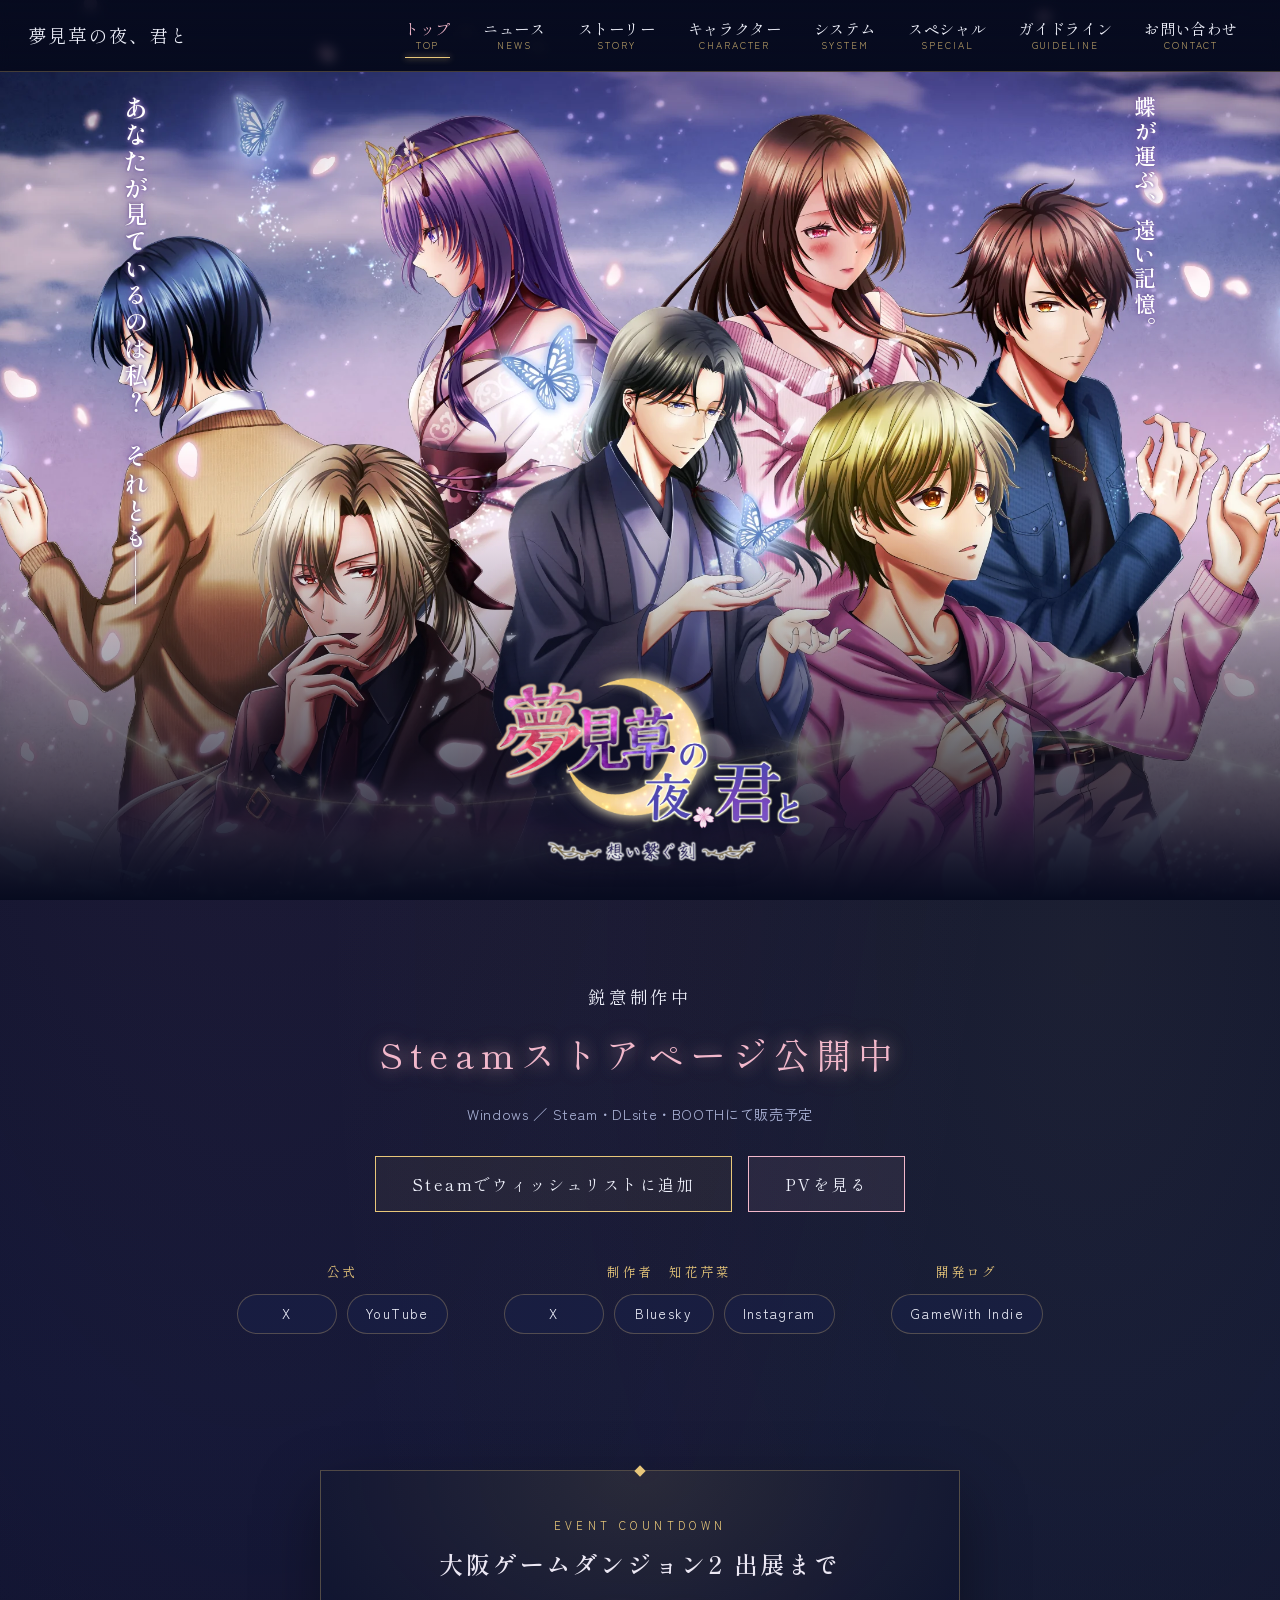
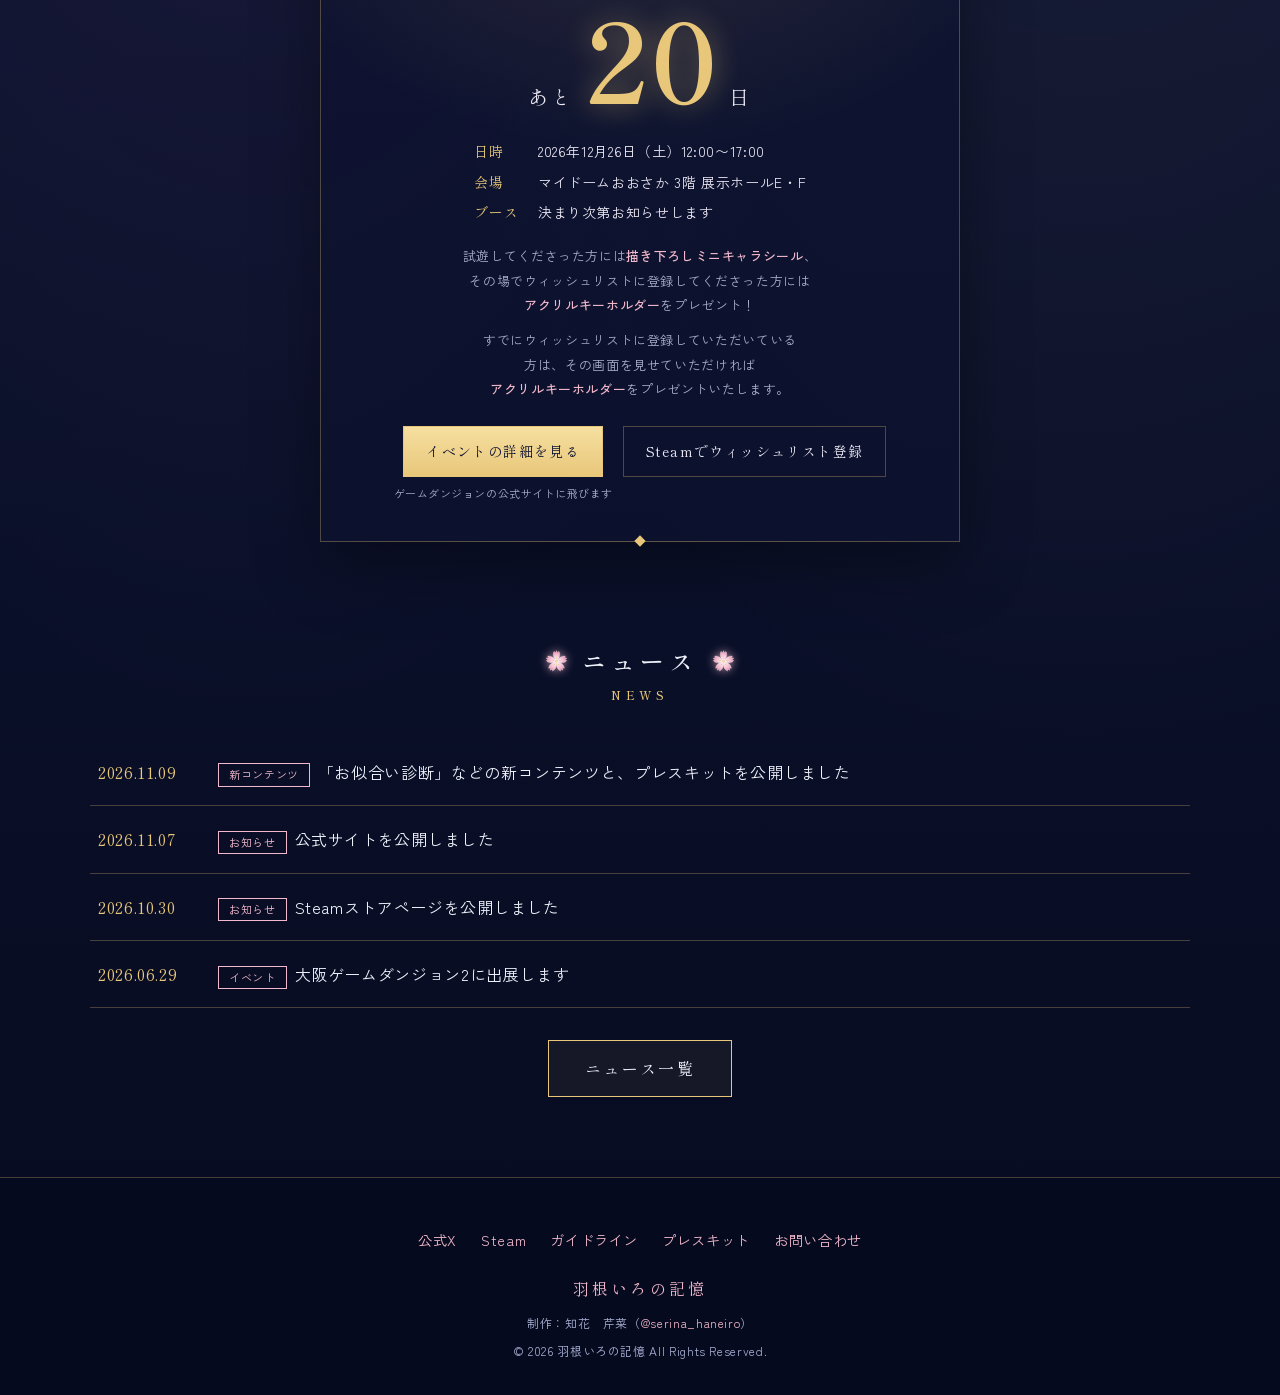
==== commit 2fdddf02: "ニュース更新3" ====
--- a/index.html
+++ b/index.html
@@ -139,14 +139,9 @@
           <dt>日時</dt><dd>2026年12月26日（土）12:00〜17:00</dd>
           <dt>会場</dt><dd>マイドームおおさか 3階 展示ホールE・F</dd>
           <dt>ブース</dt><dd id="gd-booth">決まり次第お知らせします</dd>
-          <dt>前売り券</dt><dd>2026年11月下旬 販売開始（予定）</dd>
-          <dt>料金</dt><dd>一般チケット：1,000円（税込）<br>ビジネスチケット：2,000円（税込）</dd>
         </dl>
-        <ul class="gd-ticket-note">
-          <li>※18歳以下は終日無料、<br class="gd-br">小学生以下は保護者同伴が必須</li>
-          <li>※16:00以降の入場は無料</li>
-        </ul>
         <p class="gd-gift">試遊してくださった方には<b>描き下ろしミニキャラシール</b>、<br class="gd-br">その場でウィッシュリストに登録してくださった方には<b>アクリルキーホルダー</b>をプレゼント！</p>
+        <p class="gd-gift gd-gift-sub">すでにウィッシュリストに登録していただいている方は、その画面を見せていただければ<b>アクリルキーホルダー</b>をプレゼントいたします。</p>
 
         <div class="gd-btns">
           <div class="gd-btn-wrap">
@@ -206,12 +201,10 @@
         }
         .gd-info dt { color: var(--gd-gold); font-family: var(--gd-title-font); letter-spacing: 0.1em; }
         .gd-info dd { margin: 0; }
-        .gd-ticket-note {
-          list-style: none; margin: -6px auto 22px; padding: 0;
-          font-size: 12px; color: var(--gd-soft); line-height: 1.9;
-        }
         .gd-gift { margin: 0 auto 24px; max-width: 32em; font-size: 13px; color: var(--gd-soft); line-height: 1.9; }
         .gd-gift b { color: var(--gd-sakura); font-weight: 500; }
+        .gd-gift:has(+ .gd-gift-sub) { margin-bottom: 10px; }
+        .gd-gift { text-wrap: balance; word-break: auto-phrase; }
         .gd-btns { display: flex; flex-wrap: wrap; justify-content: center; align-items: flex-start; gap: 10px; }
         .gd-btn-wrap { display: flex; flex-direction: column; align-items: center; gap: 6px; }
         .gd-note { font-size: 11px; color: var(--gd-soft); letter-spacing: 0.05em; }
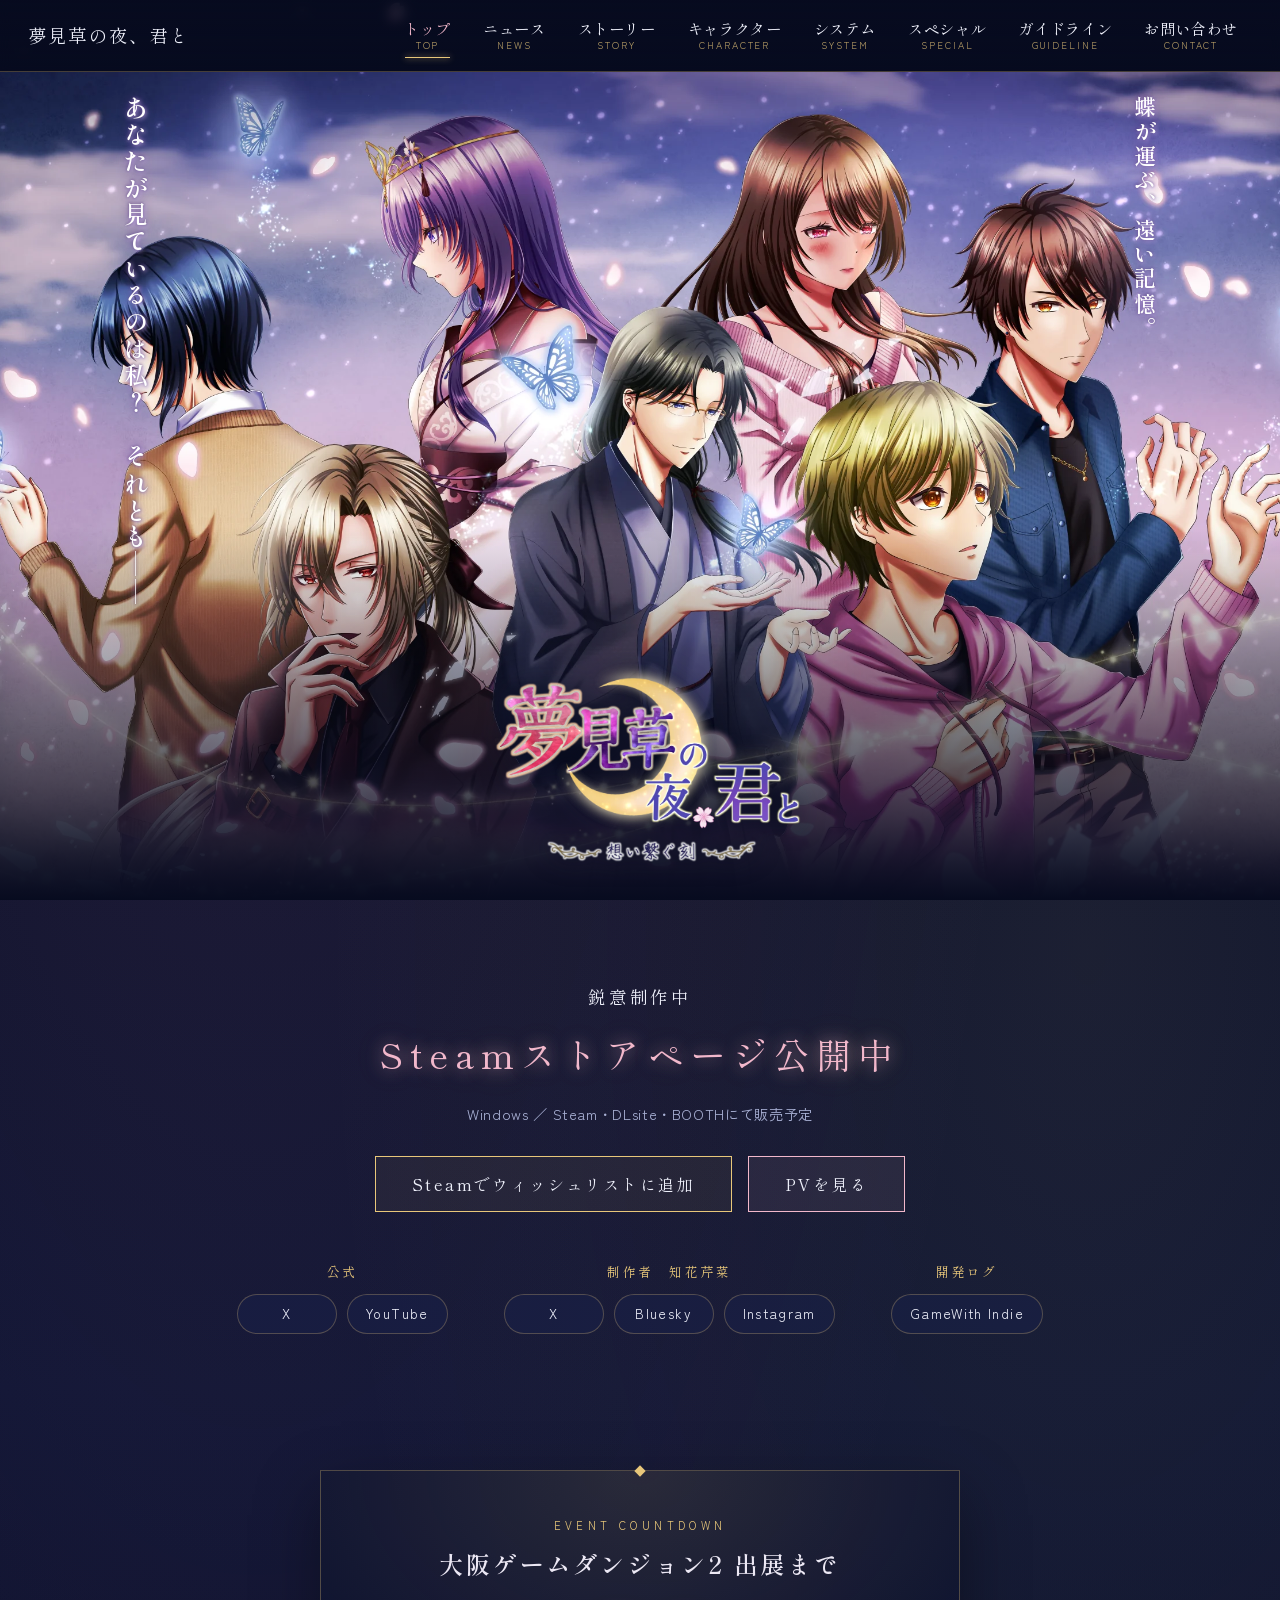
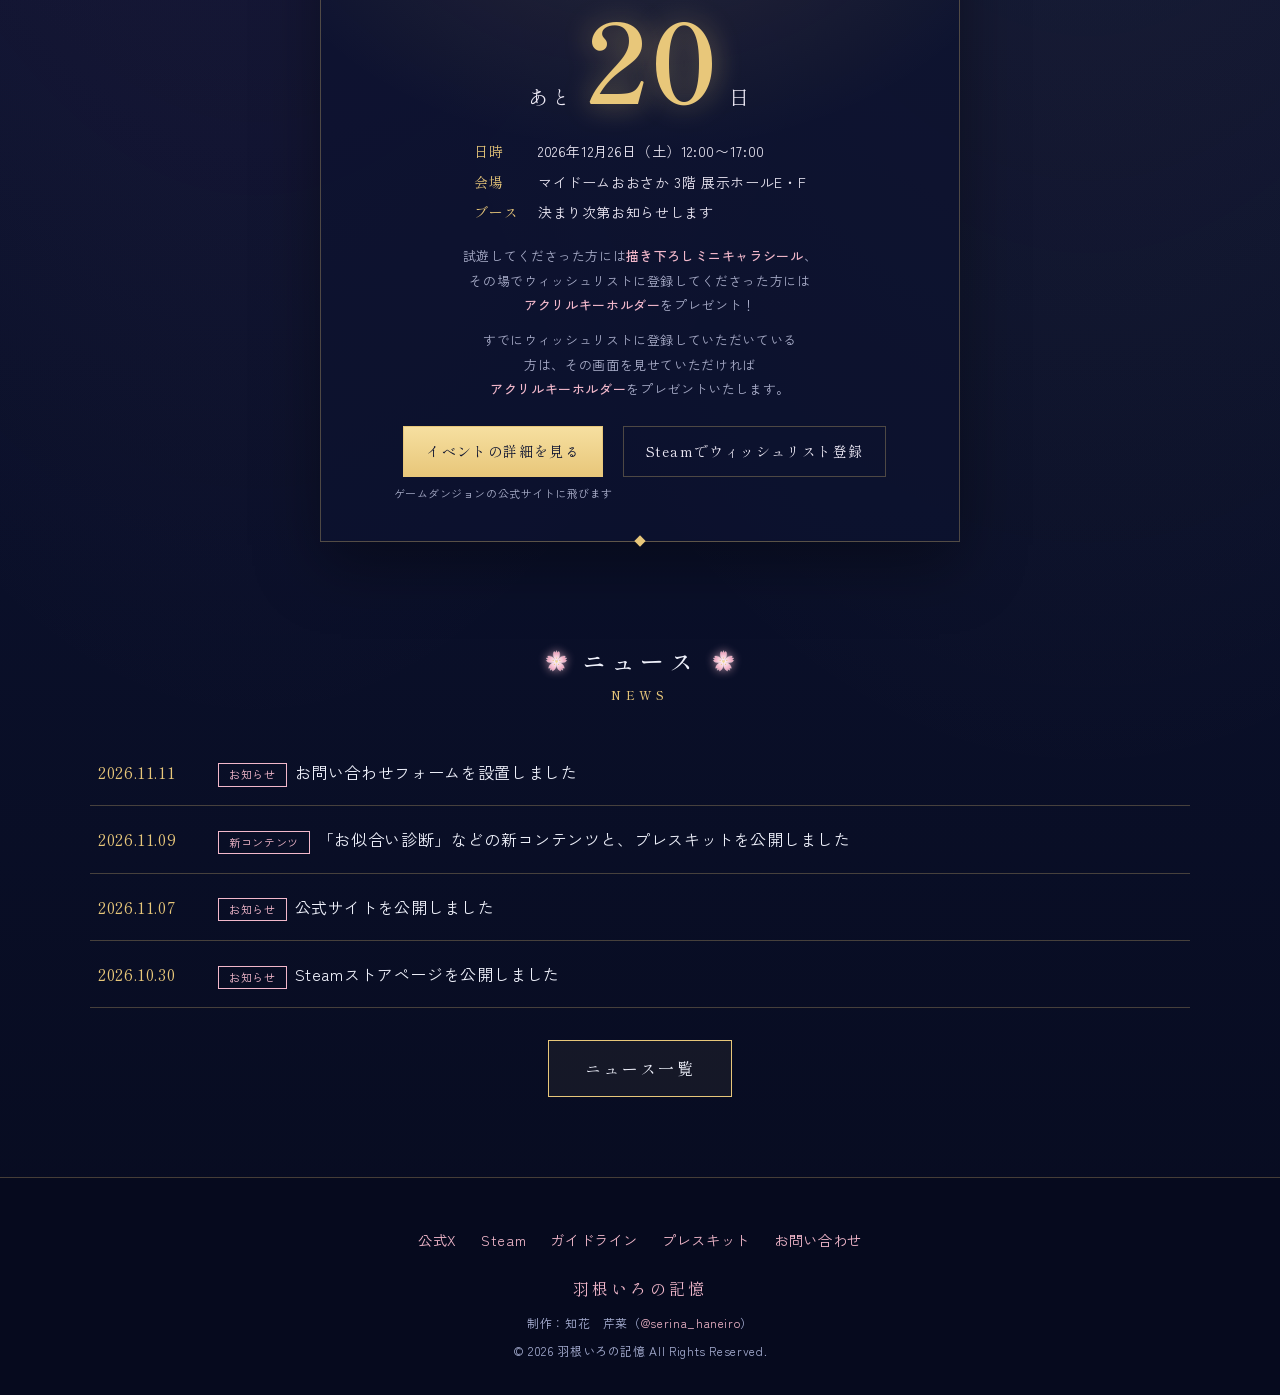
==== commit 32343031: "ニュース更新２" ====
--- a/index.html
+++ b/index.html
@@ -276,14 +276,14 @@
       <!-- ===== 大阪ゲームダンジョン2 カウントダウン（ここまで） ===== -->
     </div>
 
-    <!-- ===== 最新ニュース（新しいものを上に3件ほど） ===== -->
+    <!-- ===== 最新ニュース（最大4件。新しいものを一番上に足したら、一番下の1件を消してください） ===== -->
     <section class="top-news container fade-in">
       <h2 class="section-title">ニュース<span class="en">NEWS</span></h2>
       <ul class="news-list">
+        <li><a href="news.html#n20261111"><span class="news-date">2026.11.11</span><span><span class="news-tag">お知らせ</span>お問い合わせフォームを設置しました</span></a></li>
         <li><a href="news.html#n20261109"><span class="news-date">2026.11.09</span><span><span class="news-tag">新コンテンツ</span>「お似合い診断」などの新コンテンツと、プレスキットを公開しました</span></a></li>
         <li><a href="news.html#n20261107"><span class="news-date">2026.11.07</span><span><span class="news-tag">お知らせ</span>公式サイトを公開しました</span></a></li>
         <li><a href="news.html#n20261030"><span class="news-date">2026.10.30</span><span><span class="news-tag">お知らせ</span>Steamストアページを公開しました</span></a></li>
-        <li><a href="news.html#n20260629-event"><span class="news-date">2026.06.29</span><span><span class="news-tag">イベント</span>大阪ゲームダンジョン2に出展します</span></a></li>
       </ul>
       <div class="btn-row" style="margin-top:32px"><a href="news.html" class="btn">ニュース一覧</a></div>
     </section>
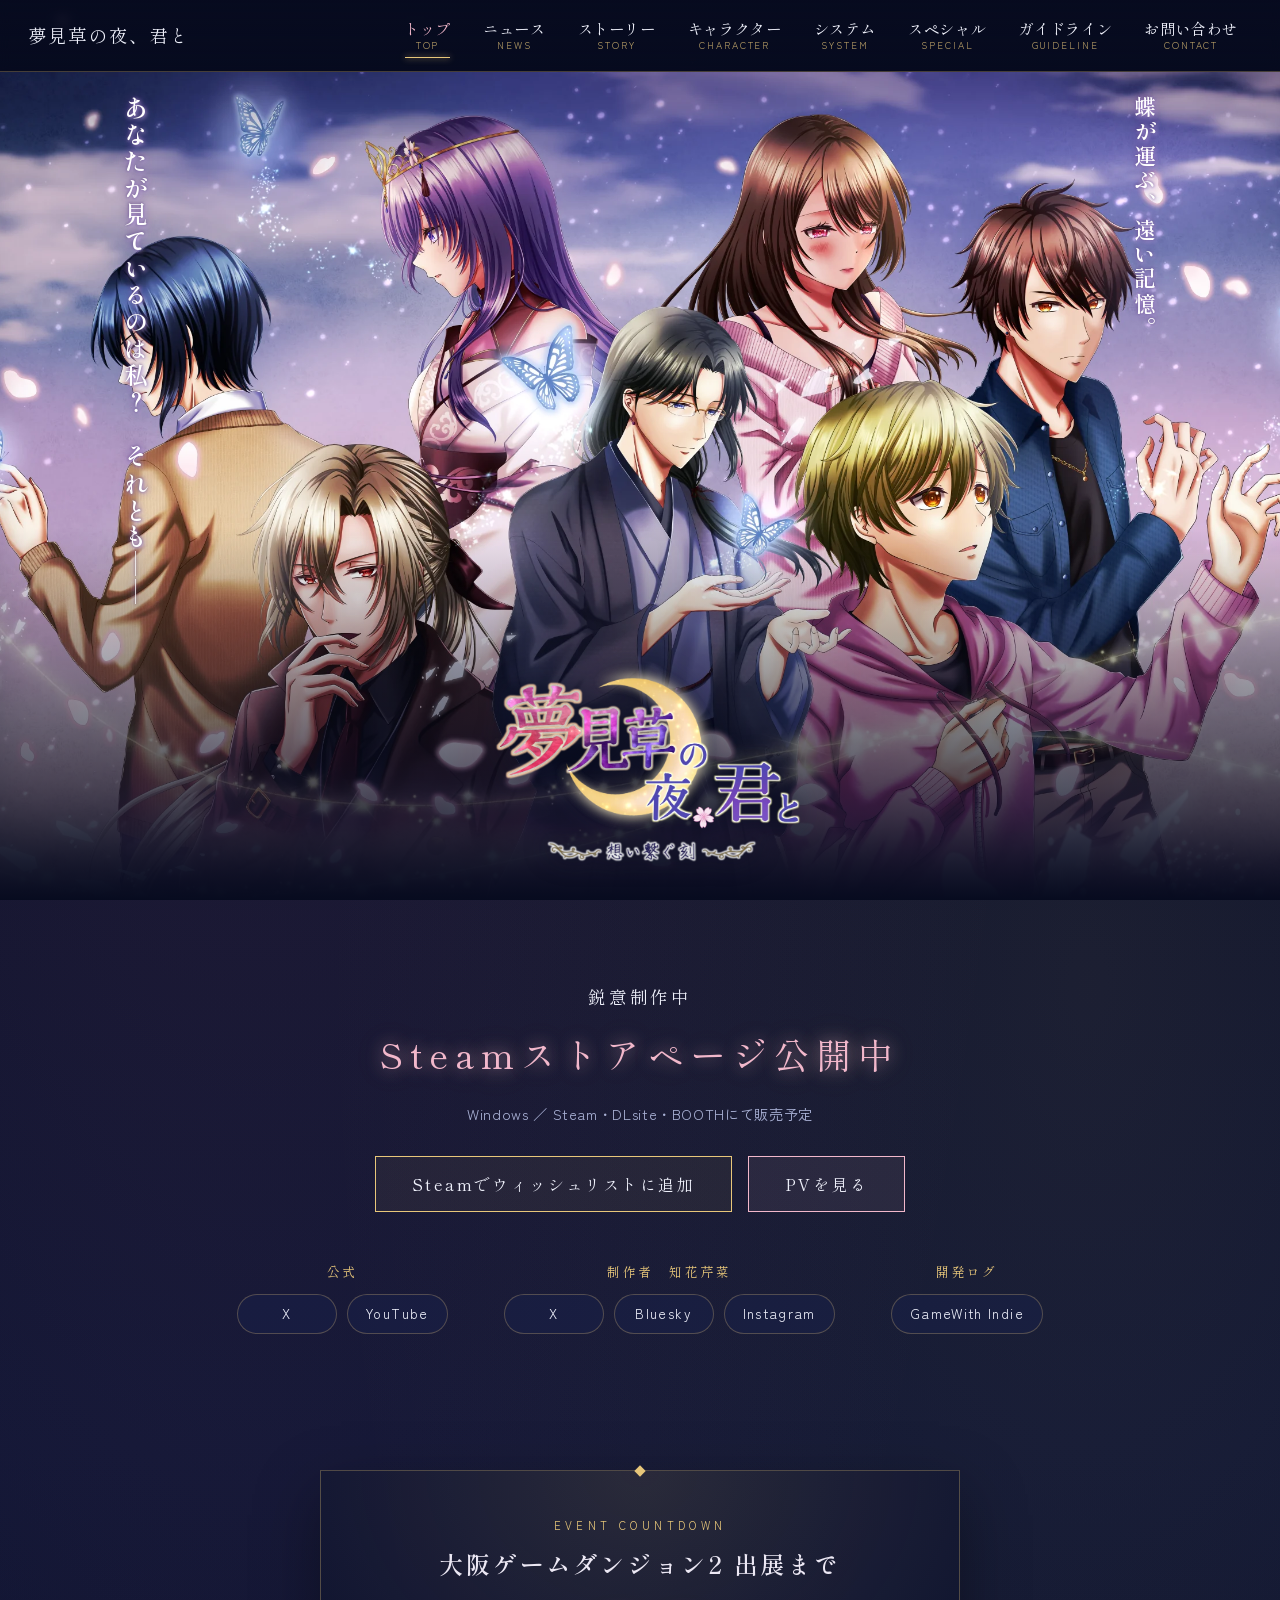
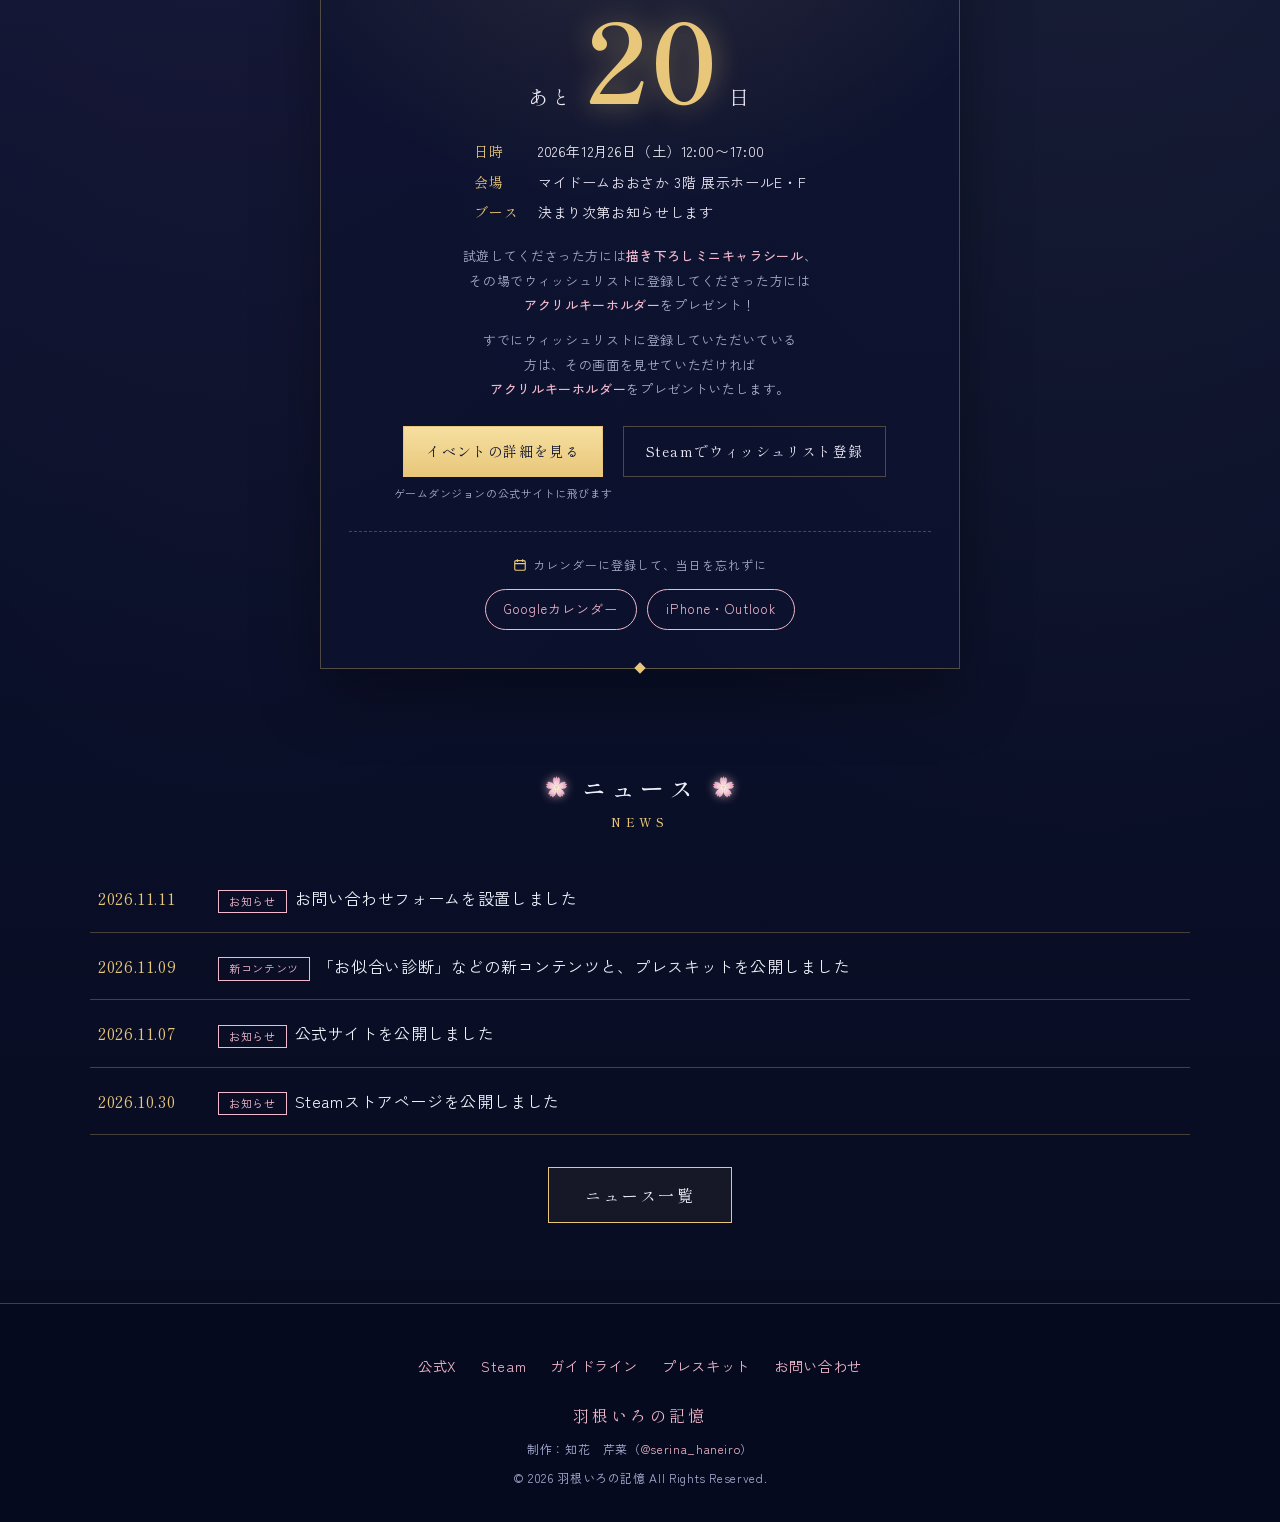
==== commit 57b1c756: "カレンダーに追加" ====
--- a/index.html
+++ b/index.html
@@ -150,6 +150,15 @@
           </div>
           <a class="gd-btn gd-btn-sub" href="https://store.steampowered.com/app/4115570/" target="_blank" rel="noopener">Steamでウィッシュリスト登録</a>
         </div>
+
+        <!-- カレンダーに追加（当日になると、カウントダウンと一緒に自動で消えます） -->
+        <div class="gd-cal" id="gd-cal">
+          <p class="gd-cal-label">カレンダーに登録して、当日を忘れずに</p>
+          <div class="gd-cal-btns">
+            <a class="gd-cal-btn" href="https://calendar.google.com/calendar/render?action=TEMPLATE&amp;text=%E5%A4%A7%E9%98%AA%E3%82%B2%E3%83%BC%E3%83%A0%E3%83%80%E3%83%B3%E3%82%B8%E3%83%A7%E3%83%B32%EF%BC%88%E5%A4%A2%E8%A6%8B%E8%8D%89%E3%81%AE%E5%A4%9C%E3%80%81%E5%90%9B%E3%81%A8%20%E5%87%BA%E5%B1%95%EF%BC%89&amp;dates=20261226T030000Z/20261226T080000Z&amp;ctz=Asia/Tokyo&amp;location=%E3%83%9E%E3%82%A4%E3%83%89%E3%83%BC%E3%83%A0%E3%81%8A%E3%81%8A%E3%81%95%E3%81%8B%203%E9%9A%8E%20%E5%B1%95%E7%A4%BA%E3%83%9B%E3%83%BC%E3%83%ABE%E3%83%BBF%EF%BC%88%E5%A4%A7%E9%98%AA%E5%BA%9C%E5%A4%A7%E9%98%AA%E5%B8%82%E4%B8%AD%E5%A4%AE%E5%8C%BA%E6%9C%AC%E7%94%BA%E6%A9%8B2-5%EF%BC%89&amp;details=%E3%80%8E%E5%A4%A2%E8%A6%8B%E8%8D%89%E3%81%AE%E5%A4%9C%E3%80%81%E5%90%9B%E3%81%A8%20%EF%BD%9E%E6%83%B3%E3%81%84%E7%B9%8B%E3%81%90%E5%88%BB%EF%BD%9E%E3%80%8F%E3%82%92%E5%87%BA%E5%B1%95%E3%81%97%E3%81%BE%E3%81%99%E3%80%82%0A%E3%83%96%E3%83%BC%E3%82%B9%E3%81%A7%E8%A9%A6%E9%81%8A%E7%89%88%E3%82%92%E9%81%8A%E3%82%93%E3%81%A7%E3%81%84%E3%81%9F%E3%81%A0%E3%81%91%E3%81%BE%E3%81%99%E3%80%82%0A%E3%83%BB%E8%A9%A6%E9%81%8A%E7%89%B9%E5%85%B8%EF%BC%9A%E6%8F%8F%E3%81%8D%E4%B8%8B%E3%82%8D%E3%81%97%E3%83%9F%E3%83%8B%E3%82%AD%E3%83%A3%E3%83%A9%E3%82%B7%E3%83%BC%E3%83%AB%0A%E3%83%BB%E3%81%9D%E3%81%AE%E5%A0%B4%E3%81%A7Steam%E3%82%A6%E3%82%A3%E3%83%83%E3%82%B7%E3%83%A5%E3%83%AA%E3%82%B9%E3%83%88%E7%99%BB%E9%8C%B2%EF%BC%88%E7%99%BB%E9%8C%B2%E6%B8%88%E3%81%BF%E3%81%AE%E7%94%BB%E9%9D%A2%E6%8F%90%E7%A4%BA%E3%82%82%E5%8F%AF%EF%BC%89%EF%BC%9A%E3%82%A2%E3%82%AF%E3%83%AA%E3%83%AB%E3%82%AD%E3%83%BC%E3%83%9B%E3%83%AB%E3%83%80%E3%83%BC%0A%E3%83%96%E3%83%BC%E3%82%B9%E7%95%AA%E5%8F%B7%E3%81%AF%E5%85%AC%E5%BC%8F%E3%82%B5%E3%82%A4%E3%83%88%E3%81%A7%E3%81%8A%E7%9F%A5%E3%82%89%E3%81%9B%E3%81%97%E3%81%BE%E3%81%99%E3%80%82%0Ahttps%3A//yumemigusanoyoru.github.io/yumemigusa/" target="_blank" rel="noopener">Googleカレンダー</a>
+            <a class="gd-cal-btn" href="osaka-gd2.ics" download="osaka-gd2.ics">iPhone・Outlook</a>
+          </div>
+        </div>
       </section>
 
       <style>
@@ -218,6 +227,23 @@
         .gd-btn-sub { background: transparent; color: var(--gd-ink); border-color: var(--gd-line); }
         .gd-btn-sub:hover { border-color: var(--gd-sakura); box-shadow: none; }
         .gd-btn:focus-visible { outline: 2px solid var(--gd-sakura); outline-offset: 3px; }
+        .gd-cal { margin-top: 28px; padding-top: 22px; border-top: 1px dashed var(--gd-line); }
+        .gd-cal[hidden] { display: none; }
+        .gd-cal-label { margin: 0 0 12px; font-size: 12px; color: var(--gd-soft); letter-spacing: 0.08em; }
+        .gd-cal-label::before {
+          content: ""; display: inline-block; width: 14px; height: 14px; margin-right: 6px; vertical-align: -2px;
+          background: url("data:image/svg+xml,%3Csvg xmlns='http://www.w3.org/2000/svg' viewBox='0 0 16 16' fill='none' stroke='%23e8c77a' stroke-width='1.3'%3E%3Crect x='2' y='3' width='12' height='11' rx='1.5'/%3E%3Cpath d='M2 6.5h12M5 1.5v3M11 1.5v3'/%3E%3C/svg%3E") center / contain no-repeat;
+        }
+        .gd-cal-btns { display: flex; flex-wrap: wrap; justify-content: center; gap: 10px; }
+        .gd-cal-btn {
+          display: inline-block; padding: 7px 18px; border: 1px solid var(--gd-sakura); border-radius: 999px;
+          font-size: 13px; letter-spacing: 0.08em; text-decoration: none; color: var(--gd-sakura);
+          transition: background .25s, box-shadow .25s; -webkit-tap-highlight-color: transparent;
+        }
+        @media (hover: hover) {
+          .gd-cal-btn:hover { background: rgba(241, 182, 198, 0.12); box-shadow: 0 0 14px rgba(241, 182, 198, 0.4); }
+        }
+        .gd-cal-btn:focus-visible { outline: 2px solid var(--gd-gold); outline-offset: 3px; }
         .gd-br { display: none; }
         @media (max-width: 520px) {
           .gd-count { margin: 40px auto; padding: 38px 18px 32px; }
@@ -244,6 +270,7 @@
         function showMessage(title, msg) {
           $("gd-title").textContent = title;
           $("gd-timer").hidden = true;
+          if ($("gd-cal")) $("gd-cal").hidden = true;   // 当日以降は「カレンダーに追加」も消す
           const m = $("gd-message"); m.textContent = msg; m.hidden = false;
         }
 
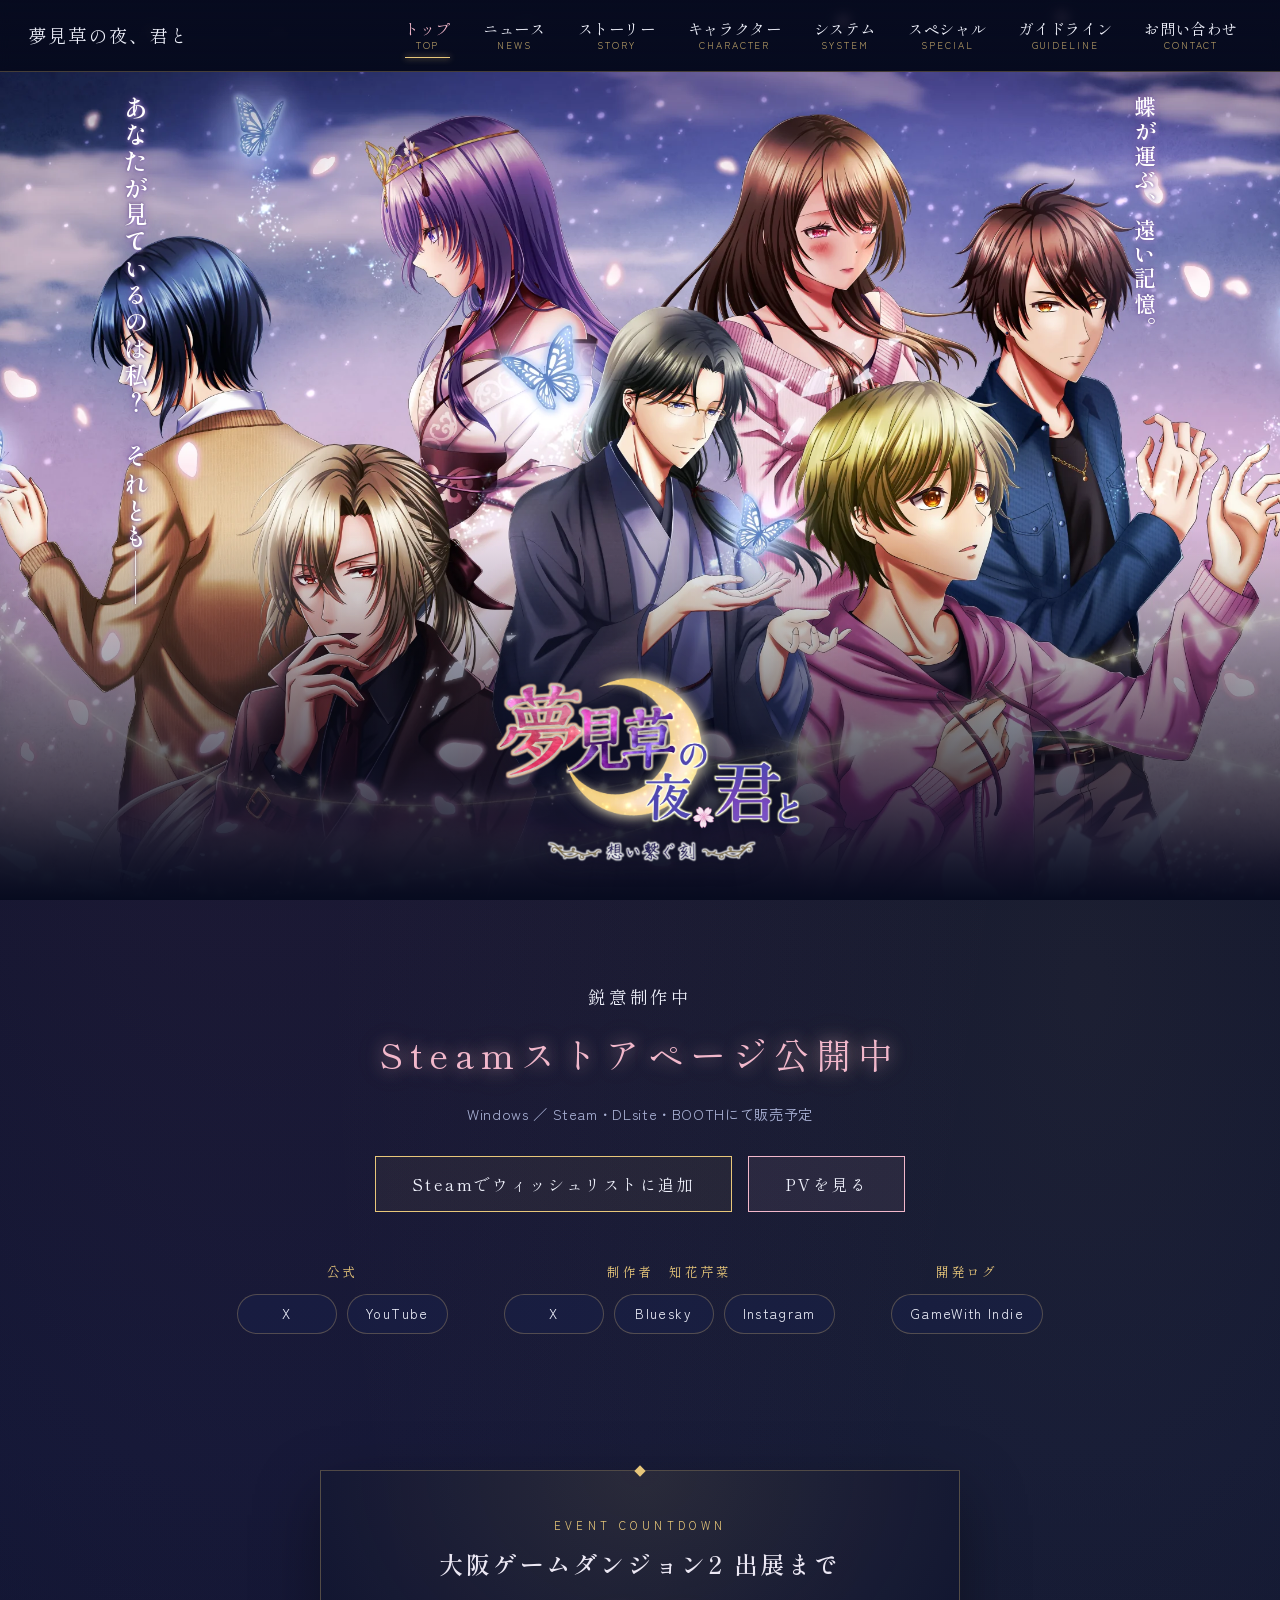
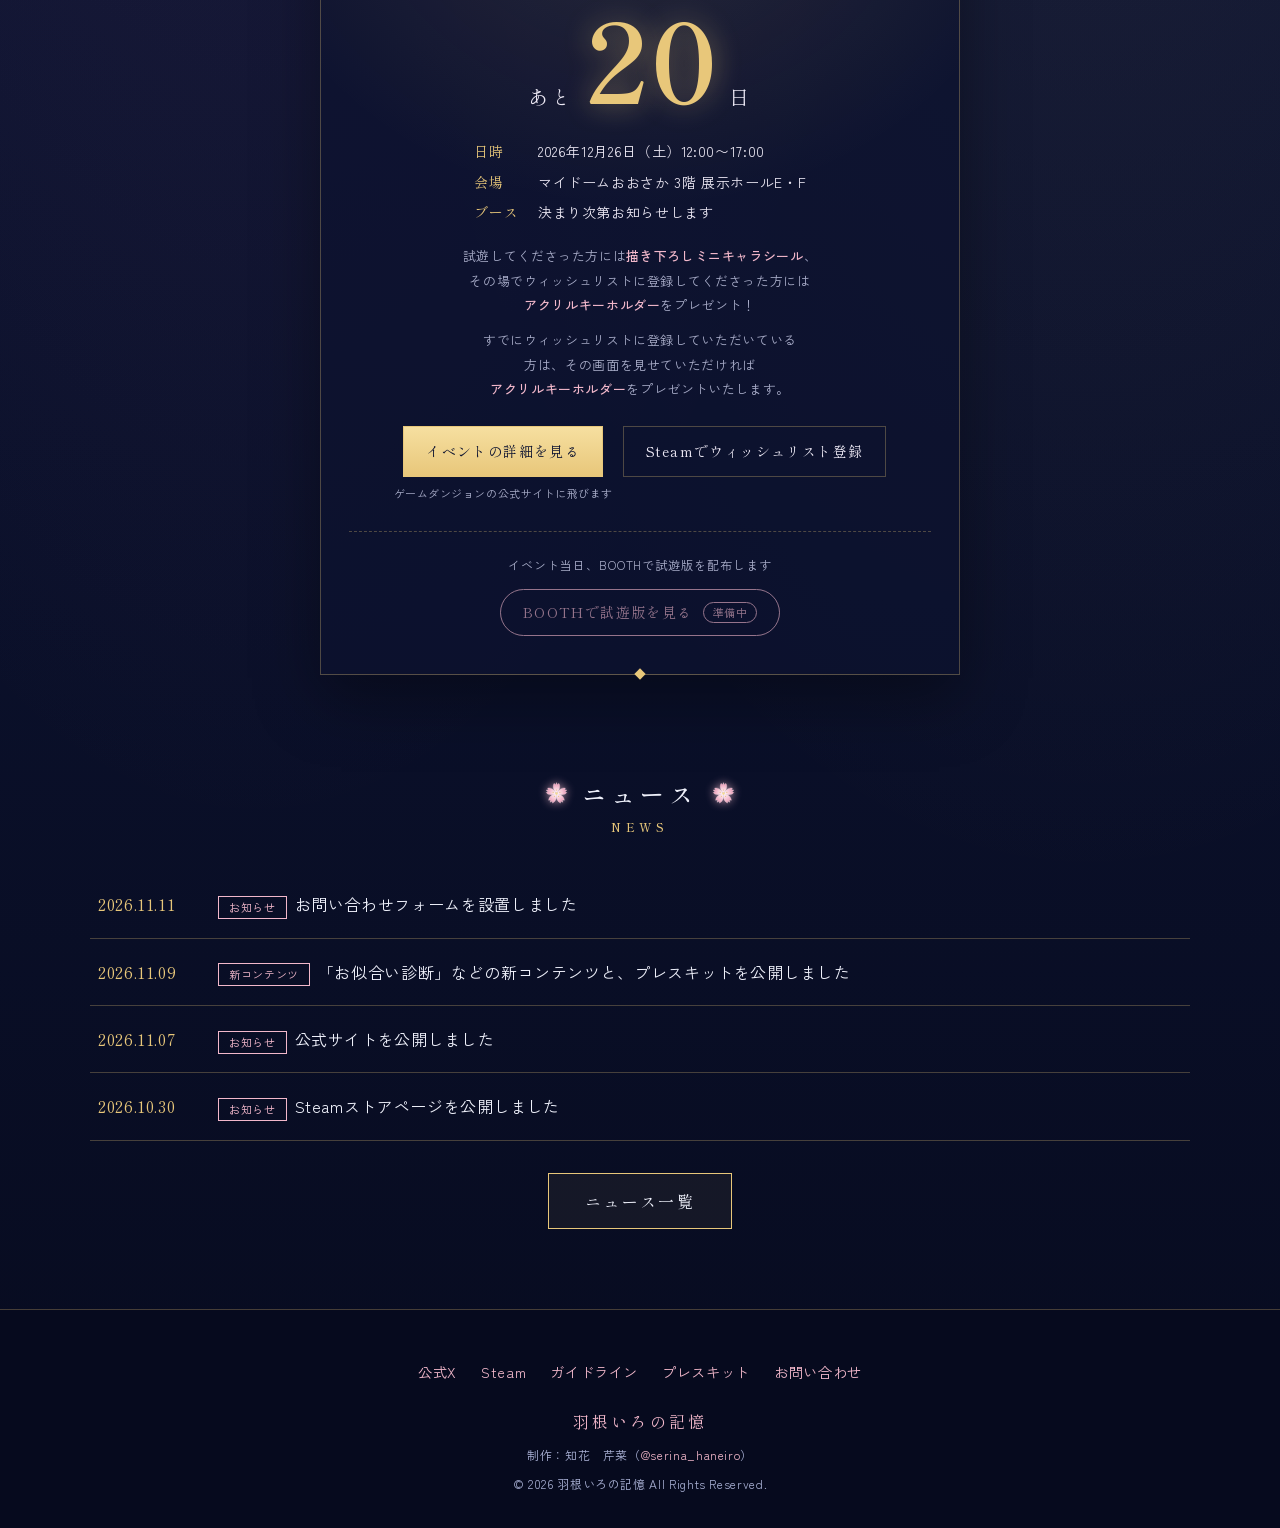
==== commit 385eb255: "トップページ更新" ====
--- a/index.html
+++ b/index.html
@@ -151,13 +151,10 @@
           <a class="gd-btn gd-btn-sub" href="https://store.steampowered.com/app/4115570/" target="_blank" rel="noopener">Steamでウィッシュリスト登録</a>
         </div>
 
-        <!-- カレンダーに追加（当日になると、カウントダウンと一緒に自動で消えます） -->
-        <div class="gd-cal" id="gd-cal">
-          <p class="gd-cal-label">カレンダーに登録して、当日を忘れずに</p>
-          <div class="gd-cal-btns">
-            <a class="gd-cal-btn" href="https://calendar.google.com/calendar/render?action=TEMPLATE&amp;text=%E5%A4%A7%E9%98%AA%E3%82%B2%E3%83%BC%E3%83%A0%E3%83%80%E3%83%B3%E3%82%B8%E3%83%A7%E3%83%B32%EF%BC%88%E5%A4%A2%E8%A6%8B%E8%8D%89%E3%81%AE%E5%A4%9C%E3%80%81%E5%90%9B%E3%81%A8%20%E5%87%BA%E5%B1%95%EF%BC%89&amp;dates=20261226T030000Z/20261226T080000Z&amp;ctz=Asia/Tokyo&amp;location=%E3%83%9E%E3%82%A4%E3%83%89%E3%83%BC%E3%83%A0%E3%81%8A%E3%81%8A%E3%81%95%E3%81%8B%203%E9%9A%8E%20%E5%B1%95%E7%A4%BA%E3%83%9B%E3%83%BC%E3%83%ABE%E3%83%BBF%EF%BC%88%E5%A4%A7%E9%98%AA%E5%BA%9C%E5%A4%A7%E9%98%AA%E5%B8%82%E4%B8%AD%E5%A4%AE%E5%8C%BA%E6%9C%AC%E7%94%BA%E6%A9%8B2-5%EF%BC%89&amp;details=%E3%80%8E%E5%A4%A2%E8%A6%8B%E8%8D%89%E3%81%AE%E5%A4%9C%E3%80%81%E5%90%9B%E3%81%A8%20%EF%BD%9E%E6%83%B3%E3%81%84%E7%B9%8B%E3%81%90%E5%88%BB%EF%BD%9E%E3%80%8F%E3%82%92%E5%87%BA%E5%B1%95%E3%81%97%E3%81%BE%E3%81%99%E3%80%82%0A%E3%83%96%E3%83%BC%E3%82%B9%E3%81%A7%E8%A9%A6%E9%81%8A%E7%89%88%E3%82%92%E9%81%8A%E3%82%93%E3%81%A7%E3%81%84%E3%81%9F%E3%81%A0%E3%81%91%E3%81%BE%E3%81%99%E3%80%82%0A%E3%83%BB%E8%A9%A6%E9%81%8A%E7%89%B9%E5%85%B8%EF%BC%9A%E6%8F%8F%E3%81%8D%E4%B8%8B%E3%82%8D%E3%81%97%E3%83%9F%E3%83%8B%E3%82%AD%E3%83%A3%E3%83%A9%E3%82%B7%E3%83%BC%E3%83%AB%0A%E3%83%BB%E3%81%9D%E3%81%AE%E5%A0%B4%E3%81%A7Steam%E3%82%A6%E3%82%A3%E3%83%83%E3%82%B7%E3%83%A5%E3%83%AA%E3%82%B9%E3%83%88%E7%99%BB%E9%8C%B2%EF%BC%88%E7%99%BB%E9%8C%B2%E6%B8%88%E3%81%BF%E3%81%AE%E7%94%BB%E9%9D%A2%E6%8F%90%E7%A4%BA%E3%82%82%E5%8F%AF%EF%BC%89%EF%BC%9A%E3%82%A2%E3%82%AF%E3%83%AA%E3%83%AB%E3%82%AD%E3%83%BC%E3%83%9B%E3%83%AB%E3%83%80%E3%83%BC%0A%E3%83%96%E3%83%BC%E3%82%B9%E7%95%AA%E5%8F%B7%E3%81%AF%E5%85%AC%E5%BC%8F%E3%82%B5%E3%82%A4%E3%83%88%E3%81%A7%E3%81%8A%E7%9F%A5%E3%82%89%E3%81%9B%E3%81%97%E3%81%BE%E3%81%99%E3%80%82%0Ahttps%3A//yumemigusanoyoru.github.io/yumemigusa/" target="_blank" rel="noopener">Googleカレンダー</a>
-            <a class="gd-cal-btn" href="osaka-gd2.ics" download="osaka-gd2.ics">iPhone・Outlook</a>
-          </div>
+        <!-- BOOTHで試遊版を配布（URLは下の script の GD.shop に入れると、自動でボタンが押せるようになります） -->
+        <div class="gd-dl" id="gd-dl">
+          <p class="gd-dl-label" id="gd-dl-label">イベント当日、BOOTHで試遊版を配布します</p>
+          <span class="gd-dl-btn is-soon" id="gd-dl-btn" aria-disabled="true">BOOTHで試遊版を見る<span class="gd-dl-soon">準備中</span></span>
         </div>
       </section>
 
@@ -227,23 +224,24 @@
         .gd-btn-sub { background: transparent; color: var(--gd-ink); border-color: var(--gd-line); }
         .gd-btn-sub:hover { border-color: var(--gd-sakura); box-shadow: none; }
         .gd-btn:focus-visible { outline: 2px solid var(--gd-sakura); outline-offset: 3px; }
-        .gd-cal { margin-top: 28px; padding-top: 22px; border-top: 1px dashed var(--gd-line); }
-        .gd-cal[hidden] { display: none; }
-        .gd-cal-label { margin: 0 0 12px; font-size: 12px; color: var(--gd-soft); letter-spacing: 0.08em; }
-        .gd-cal-label::before {
-          content: ""; display: inline-block; width: 14px; height: 14px; margin-right: 6px; vertical-align: -2px;
-          background: url("data:image/svg+xml,%3Csvg xmlns='http://www.w3.org/2000/svg' viewBox='0 0 16 16' fill='none' stroke='%23e8c77a' stroke-width='1.3'%3E%3Crect x='2' y='3' width='12' height='11' rx='1.5'/%3E%3Cpath d='M2 6.5h12M5 1.5v3M11 1.5v3'/%3E%3C/svg%3E") center / contain no-repeat;
-        }
-        .gd-cal-btns { display: flex; flex-wrap: wrap; justify-content: center; gap: 10px; }
-        .gd-cal-btn {
-          display: inline-block; padding: 7px 18px; border: 1px solid var(--gd-sakura); border-radius: 999px;
-          font-size: 13px; letter-spacing: 0.08em; text-decoration: none; color: var(--gd-sakura);
+        .gd-dl { margin-top: 28px; padding-top: 22px; border-top: 1px dashed var(--gd-line); }
+        .gd-dl-label { margin: 0 0 12px; font-size: 12px; color: var(--gd-soft); letter-spacing: 0.08em; }
+        .gd-dl-btn {
+          display: inline-flex; align-items: center; gap: 10px; padding: 9px 22px;
+          border: 1px solid var(--gd-sakura); border-radius: 999px;
+          font-family: var(--gd-title-font); font-size: 14px; letter-spacing: 0.1em;
+          text-decoration: none; color: var(--gd-sakura);
           transition: background .25s, box-shadow .25s; -webkit-tap-highlight-color: transparent;
         }
         @media (hover: hover) {
-          .gd-cal-btn:hover { background: rgba(241, 182, 198, 0.12); box-shadow: 0 0 14px rgba(241, 182, 198, 0.4); }
-        }
-        .gd-cal-btn:focus-visible { outline: 2px solid var(--gd-gold); outline-offset: 3px; }
+          a.gd-dl-btn:hover { background: rgba(241, 182, 198, 0.12); box-shadow: 0 0 16px rgba(241, 182, 198, 0.45); }
+        }
+        .gd-dl-btn:focus-visible { outline: 2px solid var(--gd-gold); outline-offset: 3px; }
+        .gd-dl-btn.is-soon { opacity: 0.6; cursor: default; }
+        .gd-dl-soon {
+          padding: 0 9px; border: 1px solid var(--gd-sakura); border-radius: 999px;
+          font-family: var(--font-body, sans-serif); font-size: 11px; line-height: 1.7; letter-spacing: 0.05em;
+        }
         .gd-br { display: none; }
         @media (max-width: 520px) {
           .gd-count { margin: 40px auto; padding: 38px 18px 32px; }
@@ -259,7 +257,8 @@
         const GD = {
           start: "2026-12-26T12:00:00+09:00",  // 開場（日本時間）
           end:   "2026-12-26T17:00:00+09:00",  // 終了（日本時間）
-          booth: ""                            // ブース番号が決まったら "E-12" のように入れる
+          booth: "",                           // ブース番号が決まったら "E-12" のように入れる
+          shop:  ""                            // 試遊版のBOOTHページができたら、そのURLを入れる（例 "https://○○.booth.pm/items/1234567"）
         };
         /* ========================================= */
 
@@ -267,19 +266,33 @@
         const start = Date.parse(GD.start), end = Date.parse(GD.end);
         if (GD.booth) $("gd-booth").textContent = GD.booth;
 
+        // BOOTHのURLが入っていたら、「準備中」のボタンを本物のリンクに変える
+        if (GD.shop) {
+          const soon = $("gd-dl-btn");
+          const link = document.createElement("a");
+          link.className = "gd-dl-btn";
+          link.id = "gd-dl-btn";
+          link.href = GD.shop;
+          link.target = "_blank";
+          link.rel = "noopener";
+          link.textContent = "BOOTHで試遊版を見る";
+          soon.replaceWith(link);
+        }
+
         function showMessage(title, msg) {
           $("gd-title").textContent = title;
           $("gd-timer").hidden = true;
-          if ($("gd-cal")) $("gd-cal").hidden = true;   // 当日以降は「カレンダーに追加」も消す
           const m = $("gd-message"); m.textContent = msg; m.hidden = false;
         }
 
         function tick() {
           const now = Date.now();
           if (now >= end) {
+            $("gd-dl-label").textContent = "BOOTHで試遊版を配布しています";
             showMessage("大阪ゲームダンジョン2", "ご来場ありがとうございました！");
             return false;
           }
+          if (now >= start) $("gd-dl-label").textContent = "BOOTHで試遊版を配布しています";
           if (now >= start) {
             showMessage("大阪ゲームダンジョン2", "ただいま開催中！ ブースでお待ちしています");
             return true;
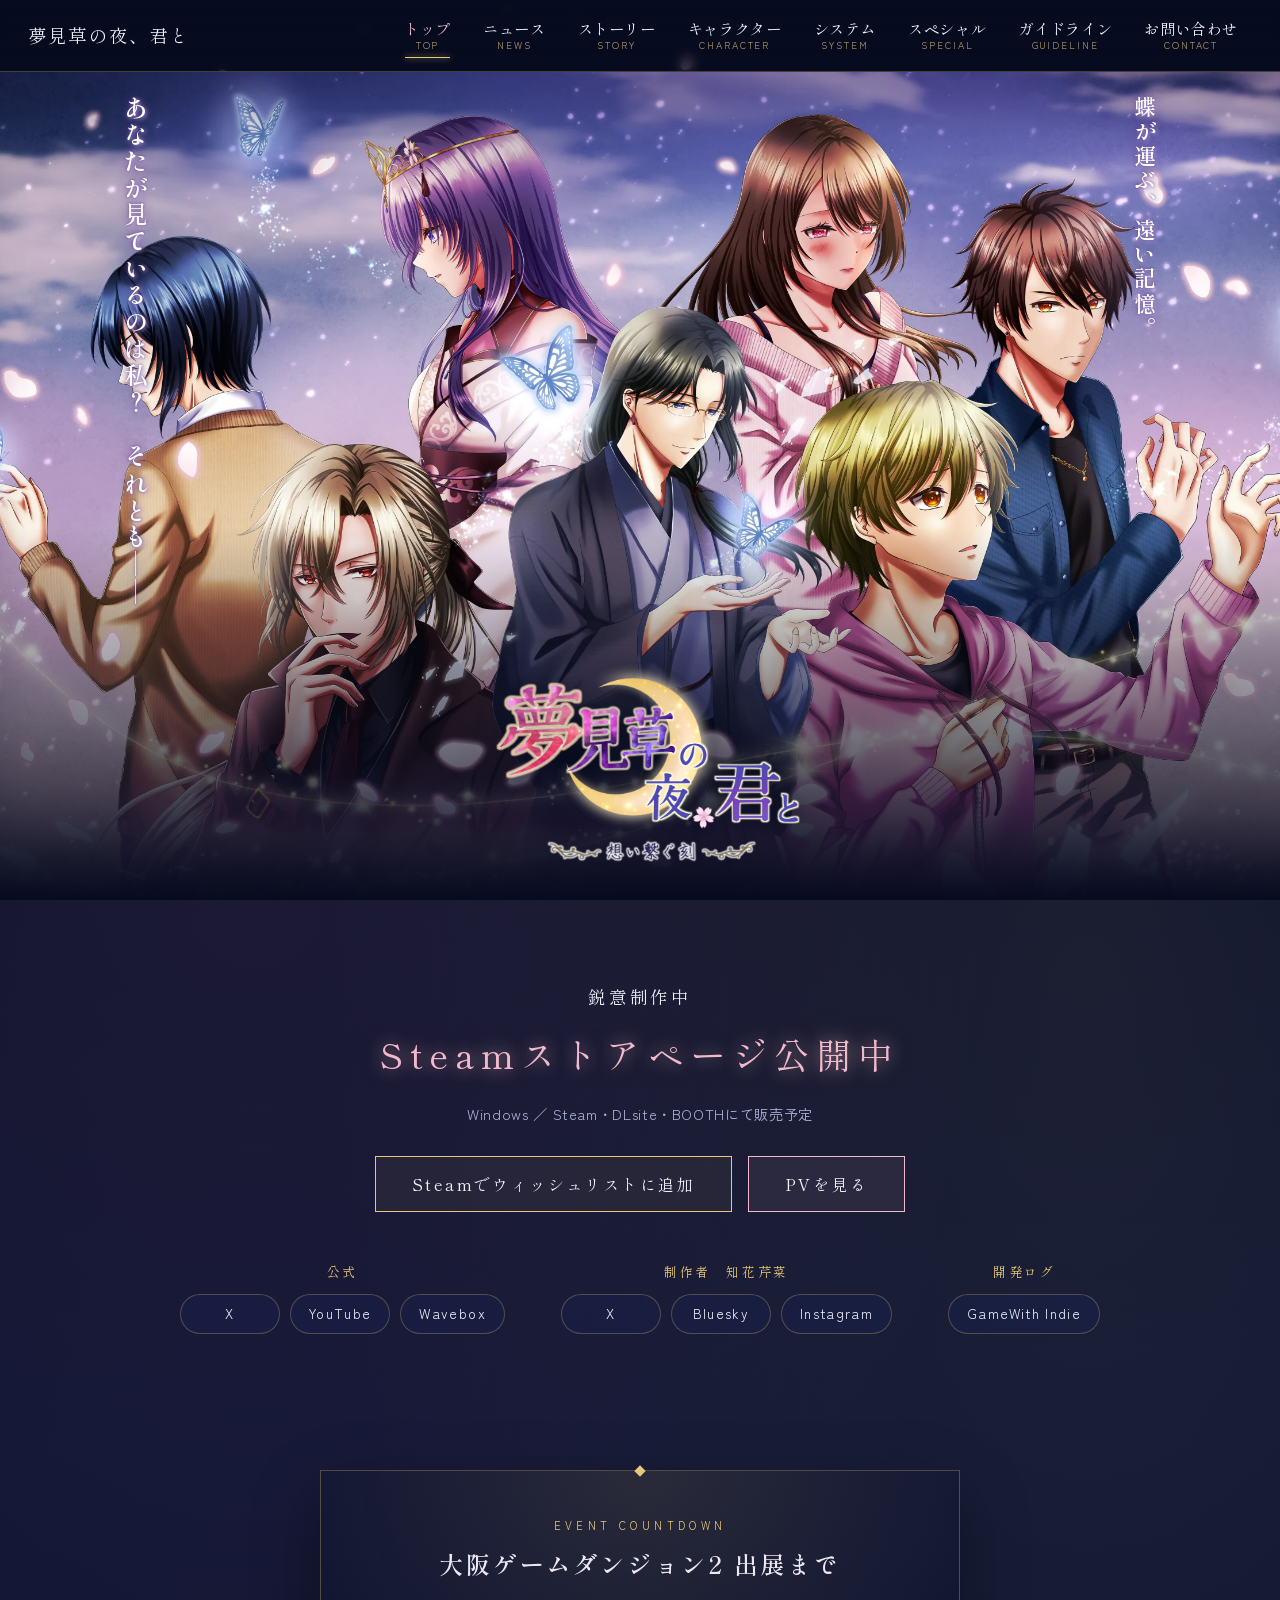
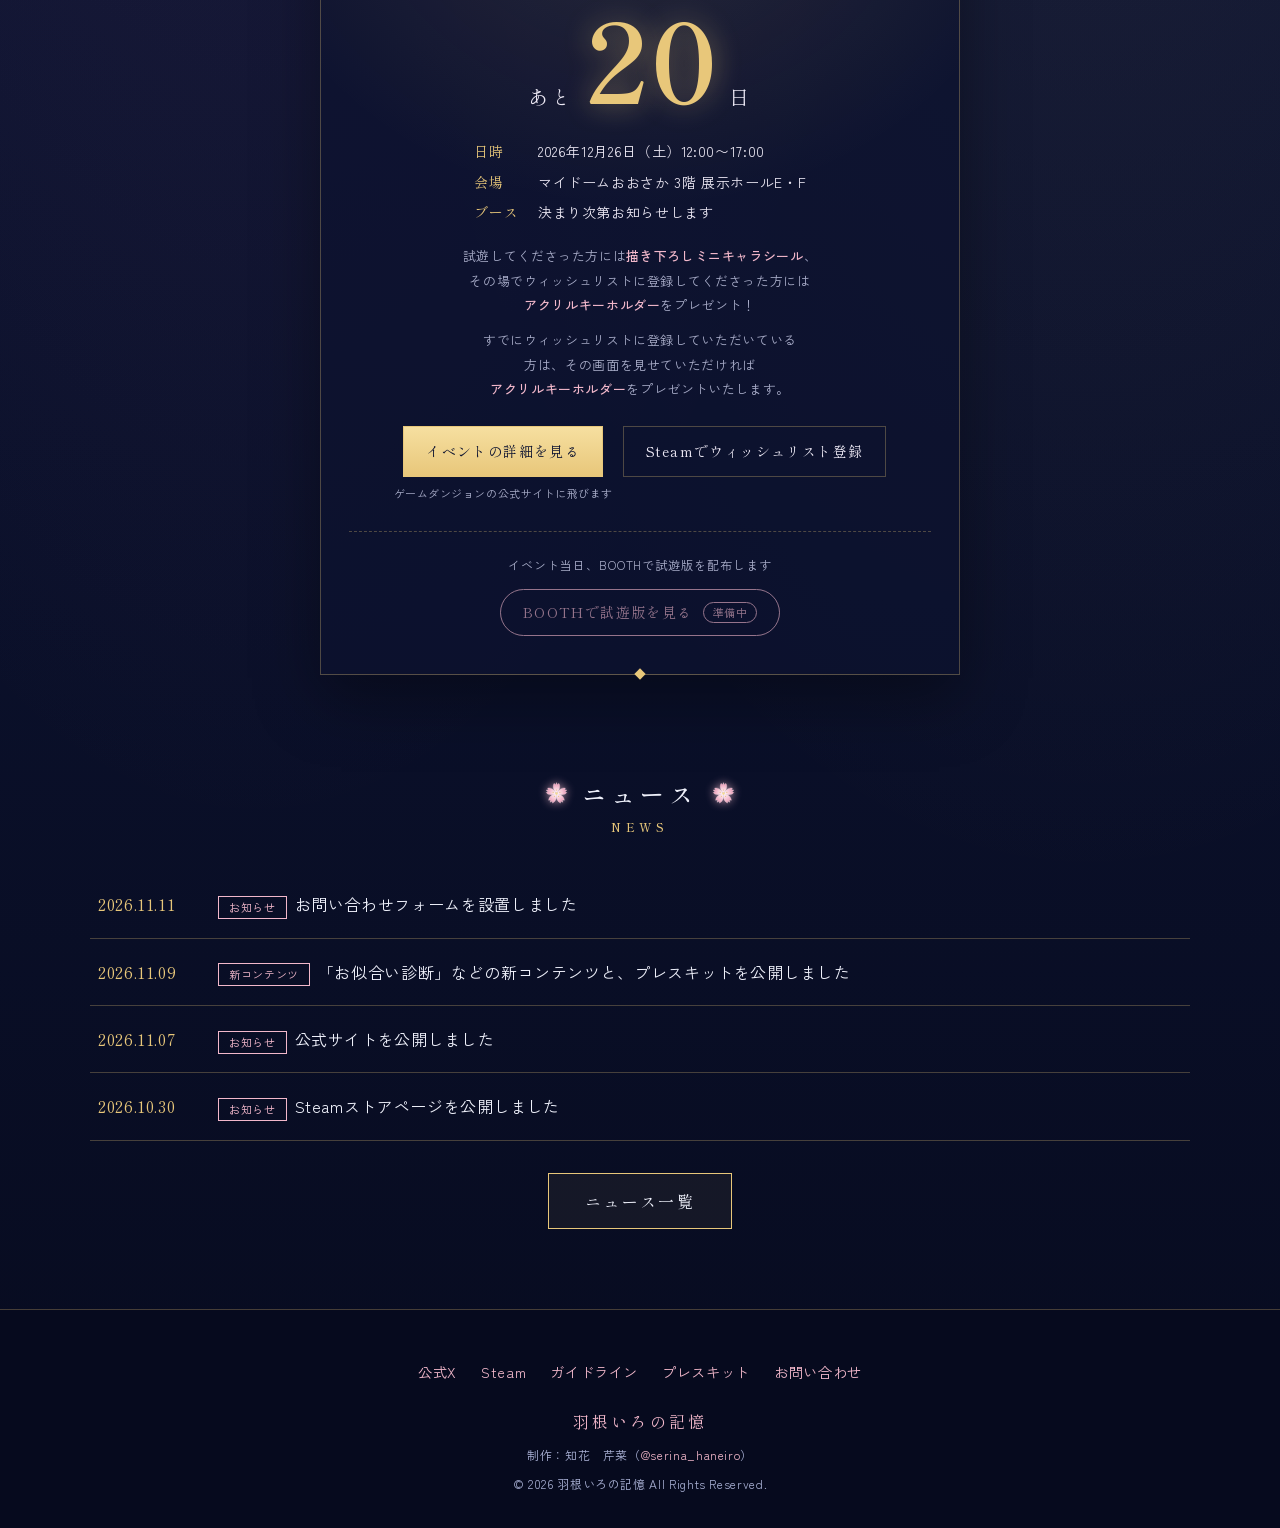
==== commit 78a77f4f: "wavebox設置" ====
--- a/index.html
+++ b/index.html
@@ -101,6 +101,7 @@
           <div class="sns-btns">
             <a class="sns-btn" href="https://x.com/yumemigusa_5052" target="_blank" rel="noopener">X</a>
             <a class="sns-btn" href="https://youtube.com/@yumemigusanoyorukimito" target="_blank" rel="noopener">YouTube</a>
+            <a class="sns-btn" href="https://wavebox.me/wave/7bja4yynym2rl8wr/" target="_blank" rel="noopener">Wavebox</a>
           </div>
         </div>
         <div class="sns-group">
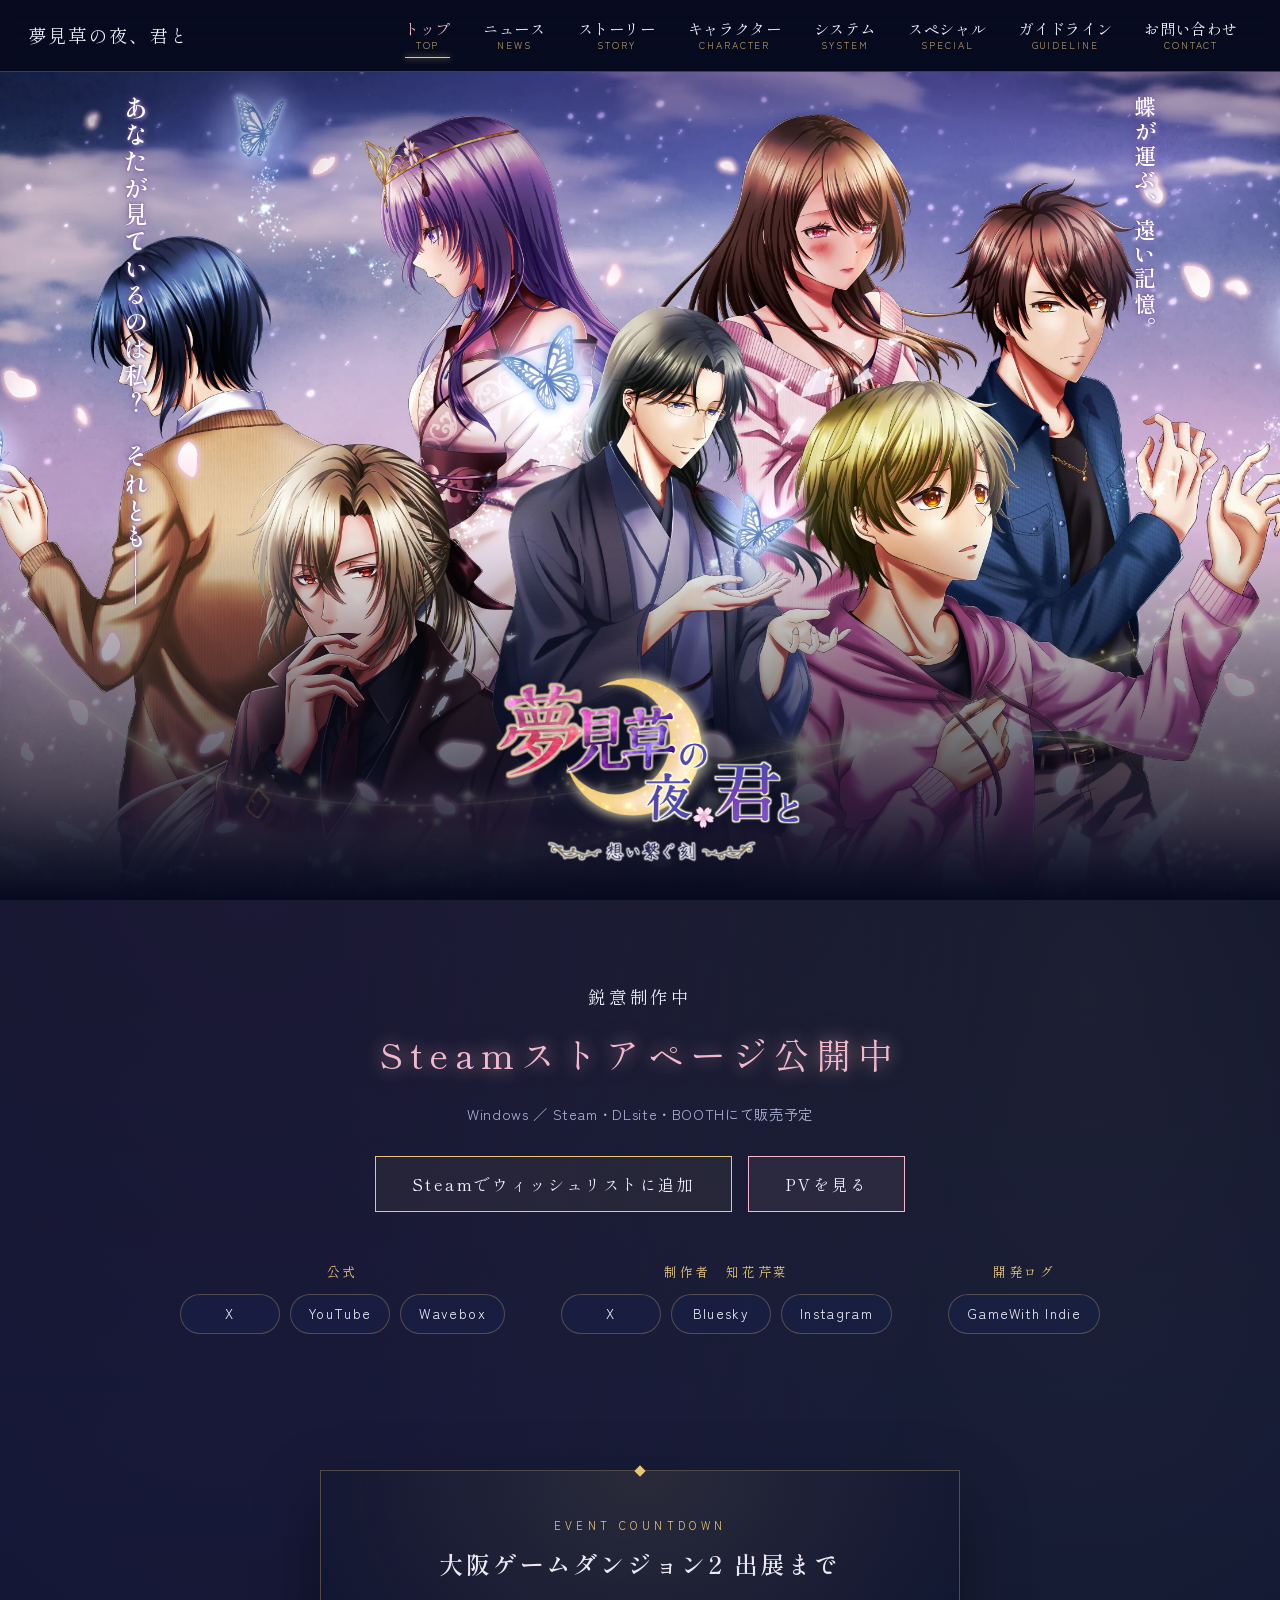
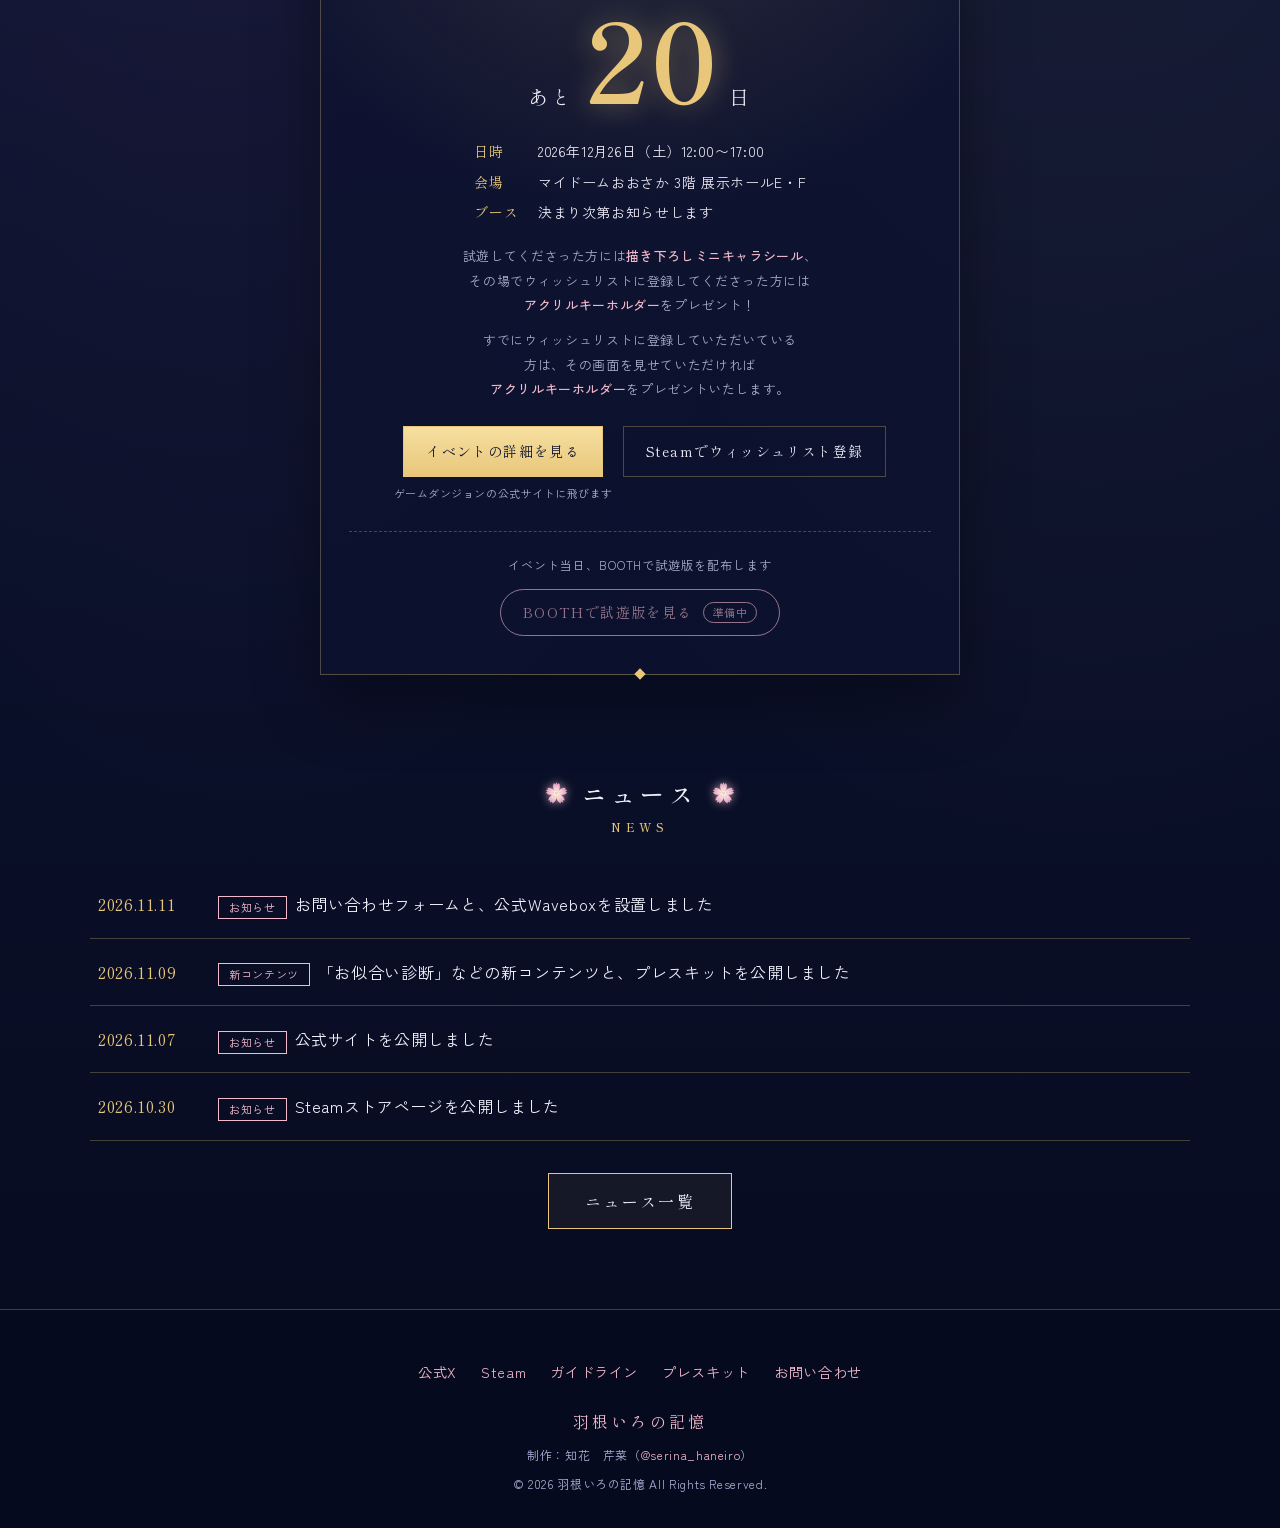
==== commit 2a8216b9: "ニュース更新４" ====
--- a/index.html
+++ b/index.html
@@ -321,7 +321,7 @@
     <section class="top-news container fade-in">
       <h2 class="section-title">ニュース<span class="en">NEWS</span></h2>
       <ul class="news-list">
-        <li><a href="news.html#n20261111"><span class="news-date">2026.11.11</span><span><span class="news-tag">お知らせ</span>お問い合わせフォームを設置しました</span></a></li>
+        <li><a href="news.html#n20261111"><span class="news-date">2026.11.11</span><span><span class="news-tag">お知らせ</span>お問い合わせフォームと、公式Waveboxを設置しました</span></a></li>
         <li><a href="news.html#n20261109"><span class="news-date">2026.11.09</span><span><span class="news-tag">新コンテンツ</span>「お似合い診断」などの新コンテンツと、プレスキットを公開しました</span></a></li>
         <li><a href="news.html#n20261107"><span class="news-date">2026.11.07</span><span><span class="news-tag">お知らせ</span>公式サイトを公開しました</span></a></li>
         <li><a href="news.html#n20261030"><span class="news-date">2026.10.30</span><span><span class="news-tag">お知らせ</span>Steamストアページを公開しました</span></a></li>
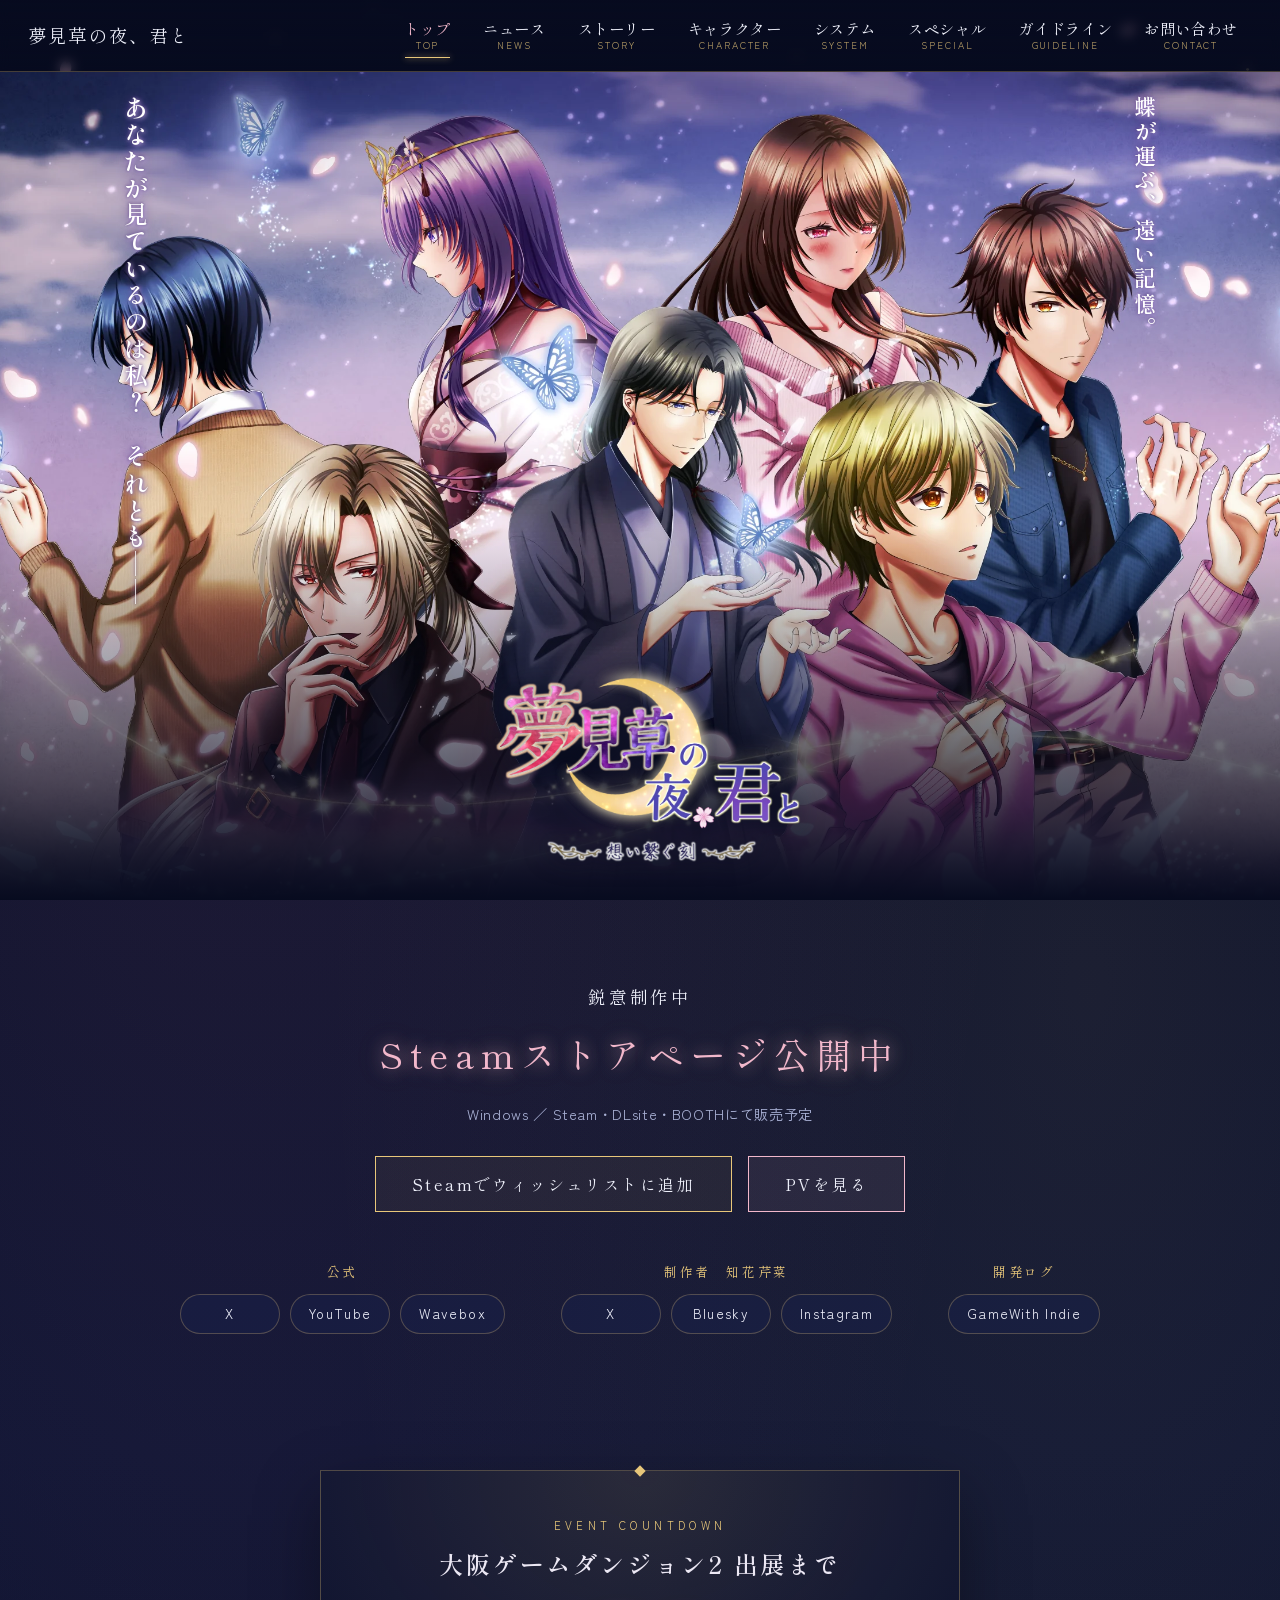
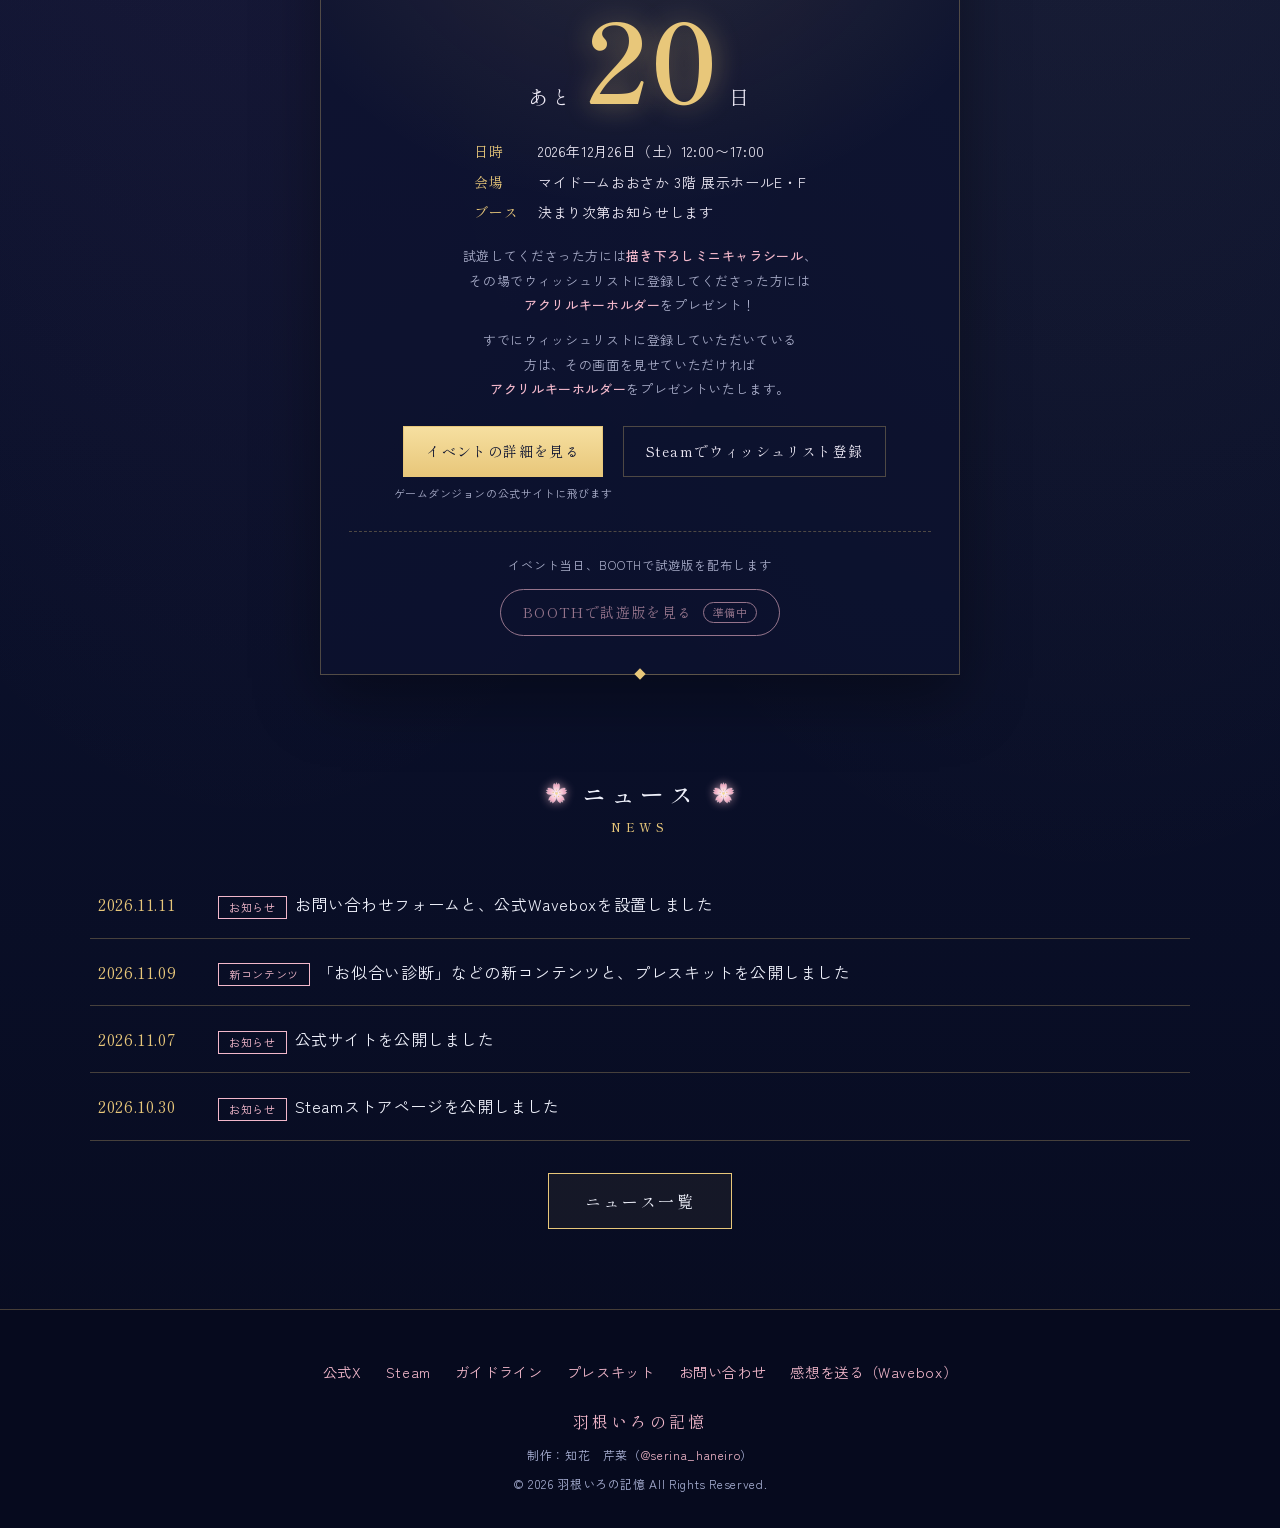
==== commit e0d9572f: "フッター追加" ====
--- a/index.html
+++ b/index.html
@@ -341,6 +341,7 @@
             <li><a href="guideline.html">ガイドライン</a></li>
             <li><a href="presskit.html">プレスキット</a></li>
          <li><a href="contact.html">お問い合わせ</a></li>
+      <li><a href="https://wavebox.me/wave/7bja4yynym2rl8wr/" target="_blank" rel="noopener">感想を送る（Wavebox）</a></li>
     </ul>
     <p class="footer-circle"><a href="https://haneironokioku.github.io/haneironokioku/" target="_blank" rel="noopener">羽根いろの記憶</a></p>
     <p class="copyright" style="margin-bottom:6px">制作：知花　芹菜（<a href="https://x.com/serina_haneiro" target="_blank" rel="noopener">@serina_haneiro</a>）</p>
